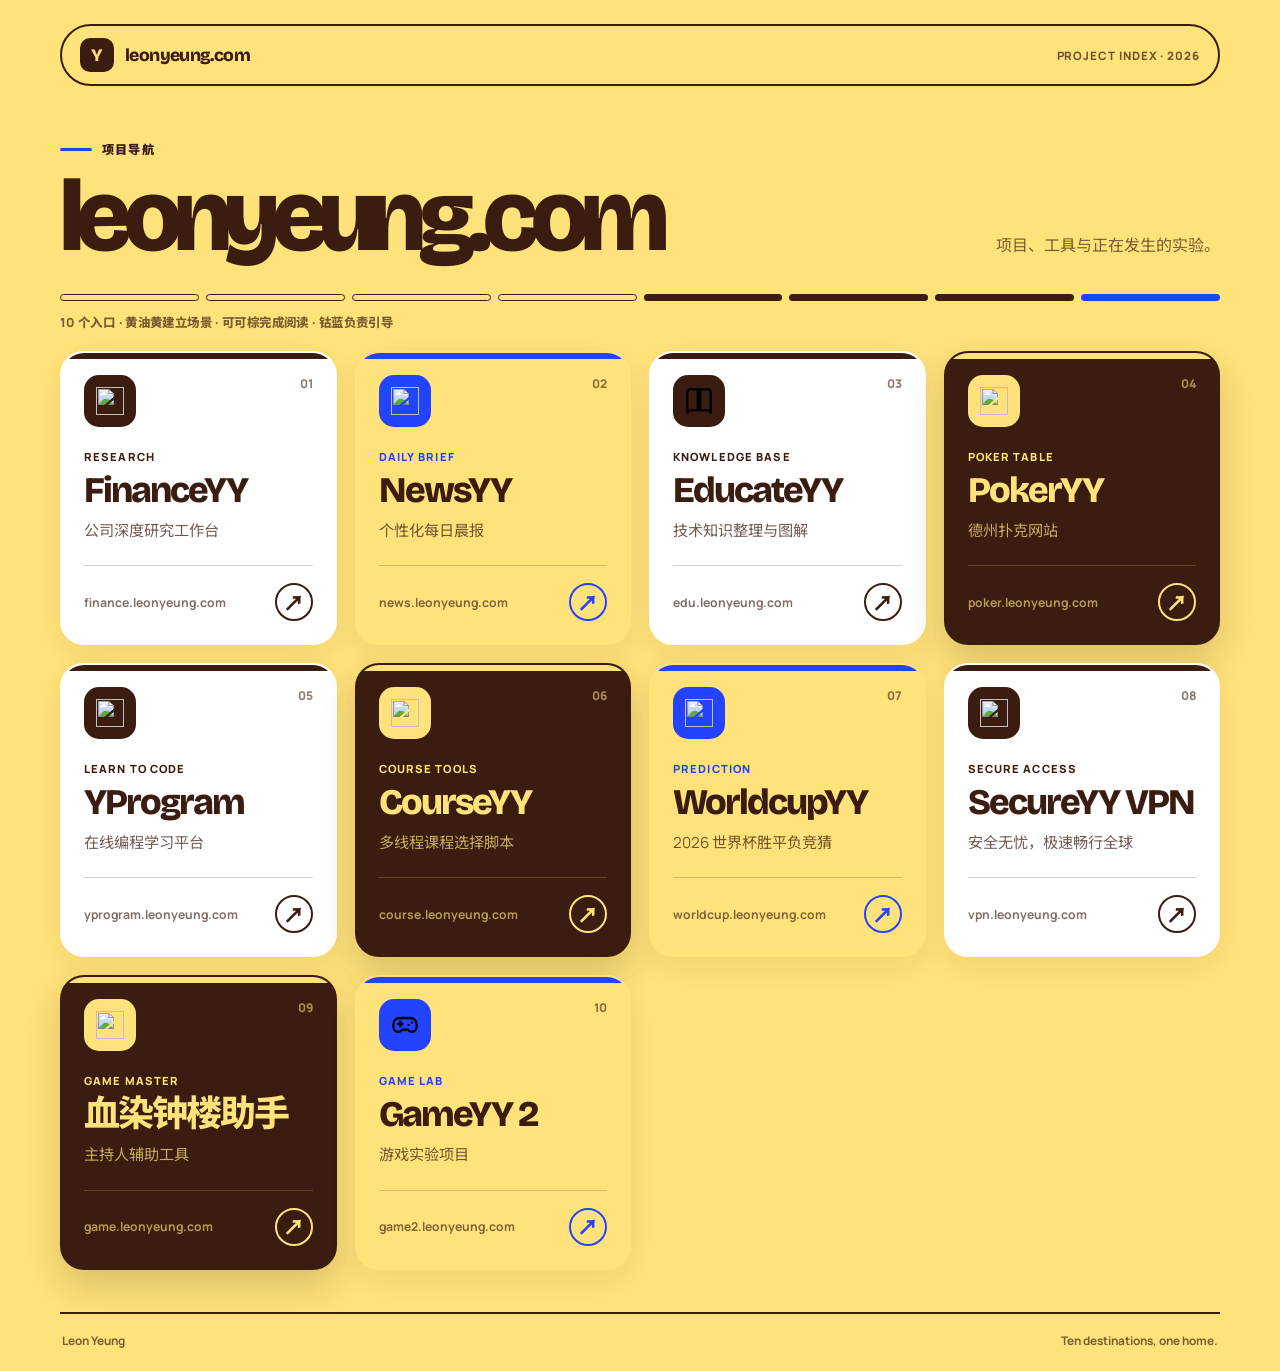
==== index.html @ eb64c856 "Apply butter cocoa navigation design" ====
<!DOCTYPE html>
<html lang="zh-CN">
<head>
  <meta charset="UTF-8">
  <meta name="viewport" content="width=device-width, initial-scale=1.0">
  <title>leonyeung.com | 项目导航</title>
  <meta name="description" content="leonyeung.com 项目导航，通往研究、新闻、教育、游戏与工具项目。">
  <meta name="theme-color" content="#FFE27A">
  <meta property="og:title" content="leonyeung.com | 项目导航">
  <meta property="og:description" content="项目、工具与正在发生的实验。">
  <meta property="og:type" content="website">
  <meta property="og:url" content="https://leonyeung.com/">
  <link rel="canonical" href="https://leonyeung.com/">
  <link rel="icon" href="assets/favicon.svg" type="image/svg+xml">
  <link rel="preconnect" href="https://fonts.googleapis.com">
  <link rel="preconnect" href="https://fonts.gstatic.com" crossorigin>
  <link href="https://fonts.googleapis.com/css2?family=Bricolage+Grotesque:opsz,wght@12..96,500..800&family=Manrope:wght@500;700;800&family=Noto+Sans+SC:wght@400;500;700;900&display=swap" rel="stylesheet">
  <link rel="stylesheet" href="styles.css">
</head>
<body>
  <div class="site-shell">
    <header class="site-header">
      <a class="brand" href="#top" aria-label="返回 leonyeung.com 项目导航首页">
        <span class="brand-mark" aria-hidden="true">Y</span>
        <span>leonyeung.com</span>
      </a>
      <span class="header-label">Project index · 2026</span>
    </header>

    <main id="top">
      <section class="intro" aria-labelledby="page-title">
        <div>
          <p class="eyebrow"><span aria-hidden="true"></span>项目导航</p>
          <h1 id="page-title">leonyeung.com</h1>
        </div>
        <p class="intro-copy">项目、工具与正在发生的实验。</p>
      </section>

      <div class="color-track" aria-label="黄油可可配色比例">
        <span class="track-butter"></span>
        <span class="track-butter"></span>
        <span class="track-butter"></span>
        <span class="track-butter"></span>
        <span class="track-cocoa"></span>
        <span class="track-cocoa"></span>
        <span class="track-cocoa"></span>
        <span class="track-cobalt"></span>
      </div>

      <p class="section-note">10 个入口 · 黄油黄建立场景 · 可可棕完成阅读 · 钴蓝负责引导</p>

      <nav class="project-grid" aria-label="项目列表">
        <a class="project-card project-card--primary" href="https://finance.leonyeung.com" aria-label="打开 FinanceYY，公司深度研究工作台">
          <div class="card-top"><span class="card-icon"><img src="assets/icons/chart-no-axes-combined.svg" alt="" width="28" height="28"></span><span class="card-index">01</span></div>
          <div class="card-copy"><p class="card-kicker">Research</p><h2>FinanceYY</h2><p>公司深度研究工作台</p></div>
          <div class="card-footer"><span class="card-domain">finance.leonyeung.com</span><span class="card-arrow" aria-hidden="true">↗</span></div>
        </a>

        <a class="project-card project-card--accent" href="https://news.leonyeung.com" aria-label="打开 NewsYY，个性化每日晨报">
          <div class="card-top"><span class="card-icon"><img src="assets/icons/newspaper.svg" alt="" width="28" height="28"></span><span class="card-index">02</span></div>
          <div class="card-copy"><p class="card-kicker">Daily brief</p><h2>NewsYY</h2><p>个性化每日晨报</p></div>
          <div class="card-footer"><span class="card-domain">news.leonyeung.com</span><span class="card-arrow" aria-hidden="true">↗</span></div>
        </a>

        <a class="project-card project-card--primary" href="https://edu.leonyeung.com" aria-label="打开 EducateYY，技术知识图解">
          <div class="card-top"><span class="card-icon"><img src="assets/icons/book-open.svg" alt="" width="28" height="28"></span><span class="card-index">03</span></div>
          <div class="card-copy"><p class="card-kicker">Knowledge base</p><h2>EducateYY</h2><p>技术知识整理与图解</p></div>
          <div class="card-footer"><span class="card-domain">edu.leonyeung.com</span><span class="card-arrow" aria-hidden="true">↗</span></div>
        </a>

        <a class="project-card project-card--cocoa" href="https://poker.leonyeung.com" aria-label="打开 PokerYY，德州扑克网站">
          <div class="card-top"><span class="card-icon"><img src="assets/icons/spade.svg" alt="" width="28" height="28"></span><span class="card-index">04</span></div>
          <div class="card-copy"><p class="card-kicker">Poker table</p><h2>PokerYY</h2><p>德州扑克网站</p></div>
          <div class="card-footer"><span class="card-domain">poker.leonyeung.com</span><span class="card-arrow" aria-hidden="true">↗</span></div>
        </a>

        <a class="project-card project-card--primary" href="https://yprogram.leonyeung.com" aria-label="打开 YProgram，在线编程学习平台">
          <div class="card-top"><span class="card-icon"><img src="assets/icons/code-2.svg" alt="" width="28" height="28"></span><span class="card-index">05</span></div>
          <div class="card-copy"><p class="card-kicker">Learn to code</p><h2>YProgram</h2><p>在线编程学习平台</p></div>
          <div class="card-footer"><span class="card-domain">yprogram.leonyeung.com</span><span class="card-arrow" aria-hidden="true">↗</span></div>
        </a>

        <a class="project-card project-card--cocoa" href="https://course.leonyeung.com" aria-label="打开 CourseYY，多线程课程选择脚本">
          <div class="card-top"><span class="card-icon"><img src="assets/icons/list-checks.svg" alt="" width="28" height="28"></span><span class="card-index">06</span></div>
          <div class="card-copy"><p class="card-kicker">Course tools</p><h2>CourseYY</h2><p>多线程课程选择脚本</p></div>
          <div class="card-footer"><span class="card-domain">course.leonyeung.com</span><span class="card-arrow" aria-hidden="true">↗</span></div>
        </a>

        <a class="project-card project-card--accent" href="https://worldcup.leonyeung.com" aria-label="打开 WorldcupYY，2026 世界杯胜平负竞猜">
          <div class="card-top"><span class="card-icon"><img src="assets/icons/trophy.svg" alt="" width="28" height="28"></span><span class="card-index">07</span></div>
          <div class="card-copy"><p class="card-kicker">Prediction</p><h2>WorldcupYY</h2><p>2026 世界杯胜平负竞猜</p></div>
          <div class="card-footer"><span class="card-domain">worldcup.leonyeung.com</span><span class="card-arrow" aria-hidden="true">↗</span></div>
        </a>

        <a class="project-card project-card--primary" href="https://vpn.leonyeung.com" aria-label="打开 SecureYY VPN，安全稳定的网络连接服务">
          <div class="card-top"><span class="card-icon"><img src="assets/icons/shield-check.svg" alt="" width="28" height="28"></span><span class="card-index">08</span></div>
          <div class="card-copy"><p class="card-kicker">Secure access</p><h2>SecureYY VPN</h2><p>安全无忧，极速畅行全球</p></div>
          <div class="card-footer"><span class="card-domain">vpn.leonyeung.com</span><span class="card-arrow" aria-hidden="true">↗</span></div>
        </a>

        <a class="project-card project-card--cocoa" href="https://game.leonyeung.com" aria-label="打开血染钟楼助手，主持人辅助工具">
          <div class="card-top"><span class="card-icon"><img src="assets/icons/clock-3.svg" alt="" width="28" height="28"></span><span class="card-index">09</span></div>
          <div class="card-copy"><p class="card-kicker">Game master</p><h2>血染钟楼助手</h2><p>主持人辅助工具</p></div>
          <div class="card-footer"><span class="card-domain">game.leonyeung.com</span><span class="card-arrow" aria-hidden="true">↗</span></div>
        </a>

        <a class="project-card project-card--accent" href="https://game2.leonyeung.com" aria-label="打开 GameYY 2，游戏实验项目">
          <div class="card-top"><span class="card-icon"><img src="assets/icons/gamepad-2.svg" alt="" width="28" height="28"></span><span class="card-index">10</span></div>
          <div class="card-copy"><p class="card-kicker">Game lab</p><h2>GameYY 2</h2><p>游戏实验项目</p></div>
          <div class="card-footer"><span class="card-domain">game2.leonyeung.com</span><span class="card-arrow" aria-hidden="true">↗</span></div>
        </a>
      </nav>
    </main>

    <footer class="site-footer"><span>Leon Yeung</span><span>Ten destinations, one home.</span></footer>
  </div>
</body>
</html>
---- styles.css ----
:root {
  color-scheme: light;
  --butter: #FFE27A;
  --cocoa: #3A1C10;
  --cobalt: #2443FF;
  --surface: #FFFFFF;
  --butter-soft: #FFF3C4;
  --butter-ink: #5C4A00;
  --muted: rgba(58, 28, 16, 0.68);
  --line: rgba(58, 28, 16, 0.18);
  --shadow: 0 18px 44px rgba(58, 28, 16, 0.1);
  --ease-out: cubic-bezier(0.22, 1, 0.36, 1);
  --radius-card: 24px;
  --display: "Bricolage Grotesque", "Noto Sans SC", "Microsoft YaHei", sans-serif;
  --body: "Manrope", "Noto Sans SC", "Microsoft YaHei", sans-serif;
}

* { box-sizing: border-box; }

html { min-width: 320px; scroll-behavior: smooth; background: var(--butter); }

body {
  min-width: 320px;
  min-height: 100vh;
  margin: 0;
  overflow-x: hidden;
  color: var(--cocoa);
  background: var(--butter);
  font-family: var(--body);
  -webkit-font-smoothing: antialiased;
}

body::before {
  position: fixed;
  inset: 0;
  z-index: -1;
  content: "";
  pointer-events: none;
  background-image: linear-gradient(rgba(58, 28, 16, 0.05) 1px, transparent 1px), linear-gradient(90deg, rgba(58, 28, 16, 0.05) 1px, transparent 1px);
  background-size: 72px 72px;
  mask-image: linear-gradient(to bottom, #000 0%, rgba(0, 0, 0, 0.4) 62%, transparent 100%);
}

a { color: inherit; text-decoration: none; }

:where(a, button):focus-visible { outline: 3px solid var(--cobalt); outline-offset: 4px; }

.site-shell {
  display: grid;
  grid-template-rows: auto 1fr auto;
  width: min(calc(100% - 40px), 1160px);
  min-height: 100vh;
  min-height: 100dvh;
  margin: 0 auto;
  padding: 24px 0 22px;
}

.site-header {
  display: flex;
  align-items: center;
  justify-content: space-between;
  gap: 24px;
  min-height: 62px;
  padding: 12px 18px;
  border: 2px solid var(--cocoa);
  border-radius: 999px;
  color: var(--cocoa);
  background: var(--butter);
  animation: arrive 600ms var(--ease-out) both;
}

.brand { display: inline-flex; align-items: center; gap: 11px; min-width: 0; font-family: var(--display); font-size: 1.1rem; font-weight: 800; letter-spacing: -0.035em; }
.brand-mark { display: grid; width: 34px; height: 34px; place-items: center; border-radius: 10px; color: var(--butter); background: var(--cocoa); font-family: var(--display); font-size: 1.1rem; font-weight: 800; }
.header-label { color: rgba(58, 28, 16, 0.72); font-size: 0.72rem; font-weight: 800; letter-spacing: .08em; text-transform: uppercase; }

main { align-self: center; width: 100%; padding: 54px 0 42px; }

.intro { display: grid; grid-template-columns: minmax(0, 1fr) auto; align-items: end; gap: 36px; animation: arrive 680ms 80ms var(--ease-out) both; }
.eyebrow { display: flex; align-items: center; gap: 10px; margin: 0 0 12px; color: var(--cocoa); font-size: .76rem; font-weight: 900; letter-spacing: .1em; text-transform: uppercase; }
.eyebrow span { width: 32px; height: 3px; border-radius: 3px; background: var(--cobalt); }
h1, h2, p { overflow-wrap: anywhere; }
h1 { margin: 0; font-family: var(--display); font-size: clamp(3.8rem, 8vw, 7rem); font-weight: 800; line-height: .92; letter-spacing: -.075em; }
.intro-copy { max-width: 24rem; margin: 0 0 5px; color: var(--muted); font-size: 1rem; line-height: 1.7; text-align: right; }

.color-track { display: grid; grid-template-columns: repeat(8, minmax(0, 1fr)); gap: 7px; height: 7px; margin: 30px 0 12px; animation: arrive 680ms 140ms var(--ease-out) both; }
.color-track span { border-radius: 5px; }
.track-butter { background: var(--butter); border: 1px solid var(--cocoa); }
.track-cocoa { background: var(--cocoa); }
.track-cobalt { background: var(--cobalt); }
.section-note { margin: 0 0 20px; color: var(--muted); font-size: .78rem; font-weight: 800; letter-spacing: .03em; }

.project-grid { display: grid; grid-template-columns: repeat(2, minmax(0, 1fr)); gap: 18px; }

.project-card {
  --card-bg: var(--surface);
  --card-ink: var(--cocoa);
  --card-accent: var(--cobalt);
  position: relative;
  display: grid;
  grid-template-rows: auto 1fr auto;
  gap: 26px;
  min-width: 0;
  min-height: 246px;
  overflow: hidden;
  padding: 24px;
  border: 2px solid transparent;
  border-radius: var(--radius-card);
  color: var(--card-ink);
  background: var(--card-bg);
  box-shadow: 0 10px 30px rgba(58, 28, 16, .07);
  transition: transform 220ms var(--ease-out), border-color 220ms ease, box-shadow 220ms ease, background-color 220ms ease;
  animation: arrive 700ms var(--ease-out) both;
}

.project-card::before { position: absolute; inset: 0 0 auto; height: 6px; content: ""; background: var(--card-accent); }
.project-card--primary { --card-bg: var(--surface); --card-accent: var(--cocoa); }
.project-card--cocoa { --card-bg: var(--cocoa); --card-ink: var(--butter); --card-accent: var(--butter); box-shadow: 0 16px 36px rgba(58, 28, 16, .18); }
.project-card--accent { --card-bg: var(--butter); --card-ink: var(--cocoa); --card-accent: var(--cobalt); }

.project-card:nth-child(1) { animation-delay: 180ms; }
.project-card:nth-child(2) { animation-delay: 220ms; }
.project-card:nth-child(3) { animation-delay: 260ms; }
.project-card:nth-child(4) { animation-delay: 300ms; }
.project-card:nth-child(5) { animation-delay: 340ms; }
.project-card:nth-child(6) { animation-delay: 380ms; }
.project-card:nth-child(7) { animation-delay: 420ms; }
.project-card:nth-child(8) { animation-delay: 460ms; }
.project-card:nth-child(9) { animation-delay: 500ms; }
.project-card:nth-child(10) { animation-delay: 540ms; }

.card-top, .card-footer { display: flex; align-items: center; justify-content: space-between; gap: 16px; }
.card-icon { display: grid; width: 52px; height: 52px; flex: 0 0 auto; place-items: center; border-radius: 15px; color: var(--cocoa); background: var(--card-accent); }
.project-card--cocoa .card-icon { color: var(--cocoa); }
.card-icon img { display: block; width: 28px; height: 28px; }
.card-index { align-self: flex-start; color: var(--card-ink); opacity: .58; font-size: .75rem; font-weight: 900; }
.card-copy { align-self: end; }
.card-kicker { margin: 0 0 8px; color: var(--card-accent); font-size: .7rem; font-weight: 900; letter-spacing: .1em; text-transform: uppercase; }
.card-copy h2 { margin: 0; font-family: var(--display); font-size: clamp(1.7rem, 3vw, 2.25rem); font-weight: 800; line-height: 1.05; letter-spacing: -.055em; }
.card-copy > p:last-child { margin: 9px 0 0; color: var(--card-ink); opacity: .72; font-size: .95rem; line-height: 1.6; }
.card-footer { padding-top: 17px; border-top: 1px solid currentColor; border-color: color-mix(in srgb, currentColor 20%, transparent); }
.card-domain { min-width: 0; overflow: hidden; color: var(--card-ink); opacity: .64; font-size: .76rem; font-weight: 700; text-overflow: ellipsis; white-space: nowrap; }
.card-arrow { display: grid; width: 38px; height: 38px; flex: 0 0 auto; place-items: center; border: 2px solid var(--card-accent); border-radius: 50%; color: var(--card-accent); background: transparent; font-size: 1.35rem; font-weight: 900; line-height: 1; transition: transform 220ms var(--ease-out), background-color 220ms ease; }

.site-footer { display: flex; align-items: center; justify-content: space-between; gap: 24px; padding: 18px 2px 0; border-top: 2px solid var(--cocoa); color: var(--muted); font-size: .74rem; font-weight: 700; animation: arrive 600ms 400ms var(--ease-out) both; }

@media (hover: hover) and (pointer: fine) {
  .project-card:hover { z-index: 1; transform: translateY(-6px); border-color: var(--card-accent); box-shadow: var(--shadow); }
  .project-card:hover .card-arrow { transform: translate(3px, -3px); background: var(--card-accent); color: var(--card-bg); }
}

@keyframes arrive { from { opacity: 0; transform: translateY(18px); } to { opacity: 1; transform: translateY(0); } }

@media (min-width: 1040px) { .project-grid { grid-template-columns: repeat(4, minmax(0, 1fr)); } .project-card { gap: 22px; padding: 22px; } }
@media (max-width: 820px) { .site-shell { width: min(calc(100% - 28px), 680px); padding-top: 14px; } main { padding: 40px 0 34px; } .intro { grid-template-columns: 1fr; gap: 16px; } .intro-copy { margin: 0; text-align: left; } .project-grid { grid-template-columns: 1fr; } .project-card { min-height: 232px; } }
@media (max-width: 500px) { .site-shell { width: min(calc(100% - 20px), 680px); padding-top: 10px; } .site-header { min-height: 54px; padding: 10px 14px; } .header-label { display: none; } main { padding: 34px 0 30px; } h1 { font-size: 2.8rem; } .intro-copy { font-size: .94rem; } .color-track { margin-top: 22px; } .project-grid { gap: 14px; } .project-card { gap: 22px; min-height: 220px; padding: 20px; border-radius: 20px; } .card-icon { width: 48px; height: 48px; border-radius: 14px; } .card-copy h2 { font-size: 1.75rem; } .card-domain { font-size: .7rem; } .site-footer { align-items: flex-start; flex-direction: column; gap: 6px; } }
@media (prefers-reduced-motion: reduce) { *, *::before, *::after { scroll-behavior: auto !important; animation-duration: .01ms !important; animation-delay: 0ms !important; transition-duration: .01ms !important; } }
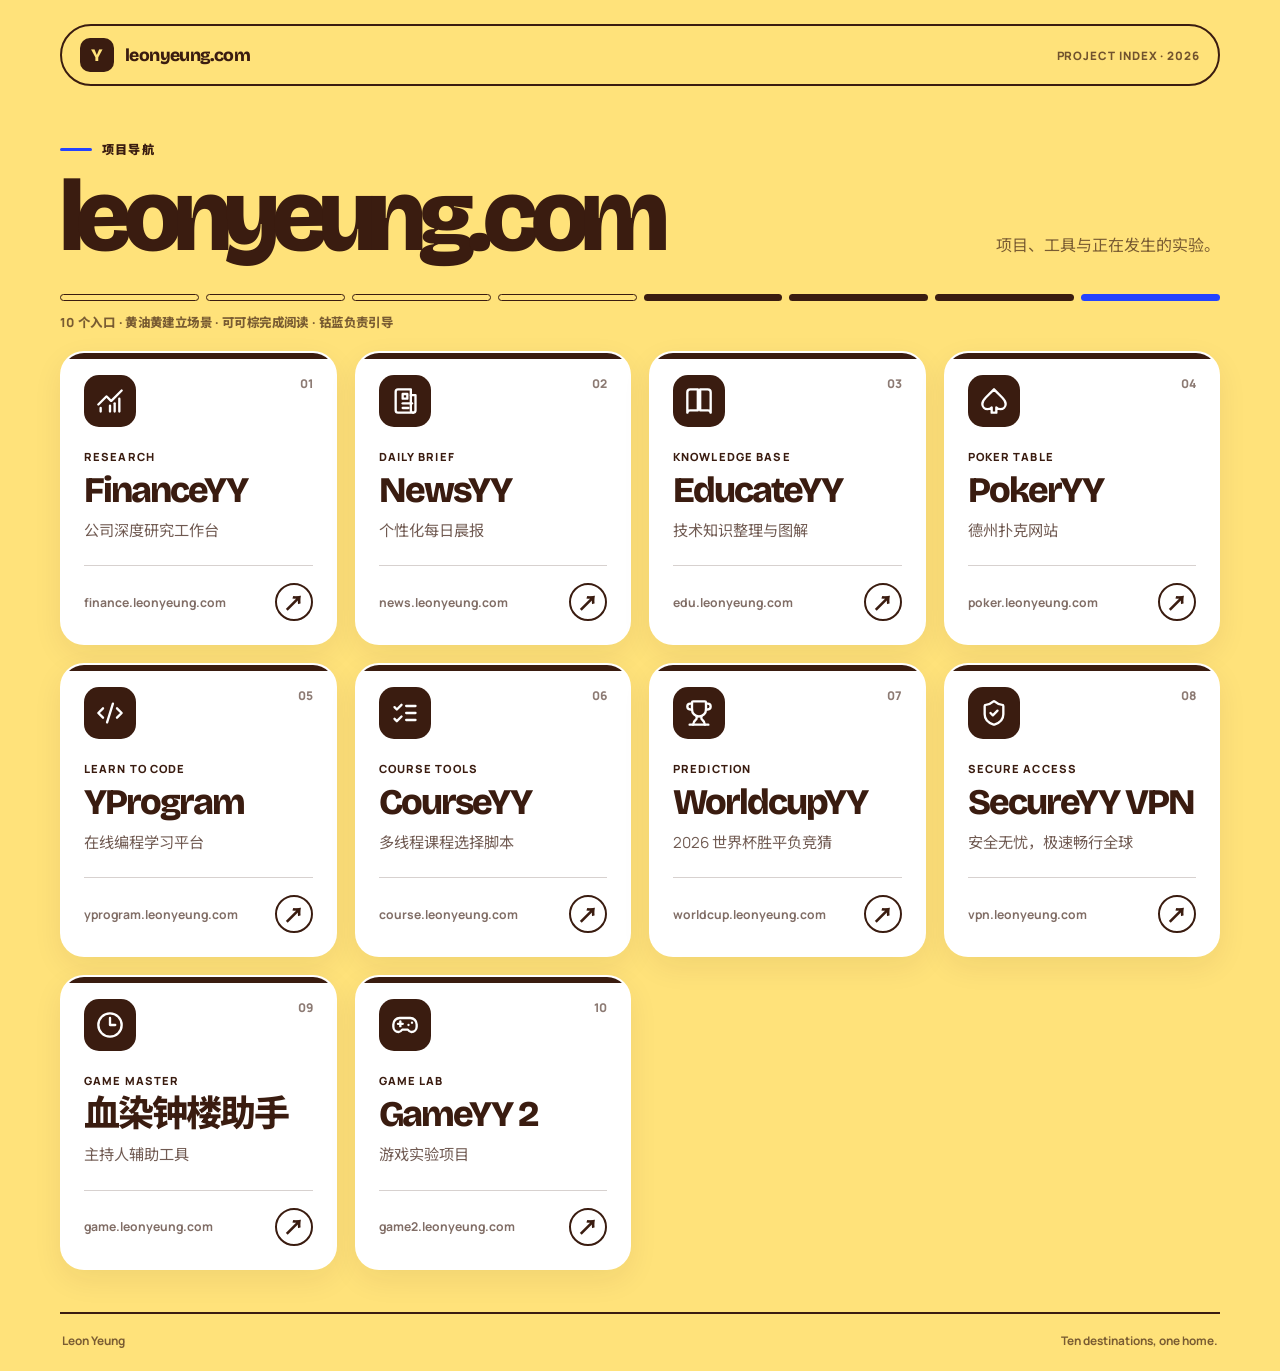
==== commit 2259a1e9: "Unify project cards with white and cocoa styling" ====
--- a/index.html
+++ b/index.html
@@ -50,61 +50,61 @@
       <p class="section-note">10 个入口 · 黄油黄建立场景 · 可可棕完成阅读 · 钴蓝负责引导</p>
 
       <nav class="project-grid" aria-label="项目列表">
-        <a class="project-card project-card--primary" href="https://finance.leonyeung.com" aria-label="打开 FinanceYY，公司深度研究工作台">
+        <a class="project-card" href="https://finance.leonyeung.com" aria-label="打开 FinanceYY，公司深度研究工作台">
           <div class="card-top"><span class="card-icon"><img src="assets/icons/chart-no-axes-combined.svg" alt="" width="28" height="28"></span><span class="card-index">01</span></div>
           <div class="card-copy"><p class="card-kicker">Research</p><h2>FinanceYY</h2><p>公司深度研究工作台</p></div>
           <div class="card-footer"><span class="card-domain">finance.leonyeung.com</span><span class="card-arrow" aria-hidden="true">↗</span></div>
         </a>
 
-        <a class="project-card project-card--accent" href="https://news.leonyeung.com" aria-label="打开 NewsYY，个性化每日晨报">
+        <a class="project-card" href="https://news.leonyeung.com" aria-label="打开 NewsYY，个性化每日晨报">
           <div class="card-top"><span class="card-icon"><img src="assets/icons/newspaper.svg" alt="" width="28" height="28"></span><span class="card-index">02</span></div>
           <div class="card-copy"><p class="card-kicker">Daily brief</p><h2>NewsYY</h2><p>个性化每日晨报</p></div>
           <div class="card-footer"><span class="card-domain">news.leonyeung.com</span><span class="card-arrow" aria-hidden="true">↗</span></div>
         </a>
 
-        <a class="project-card project-card--primary" href="https://edu.leonyeung.com" aria-label="打开 EducateYY，技术知识图解">
+        <a class="project-card" href="https://edu.leonyeung.com" aria-label="打开 EducateYY，技术知识图解">
           <div class="card-top"><span class="card-icon"><img src="assets/icons/book-open.svg" alt="" width="28" height="28"></span><span class="card-index">03</span></div>
           <div class="card-copy"><p class="card-kicker">Knowledge base</p><h2>EducateYY</h2><p>技术知识整理与图解</p></div>
           <div class="card-footer"><span class="card-domain">edu.leonyeung.com</span><span class="card-arrow" aria-hidden="true">↗</span></div>
         </a>
 
-        <a class="project-card project-card--cocoa" href="https://poker.leonyeung.com" aria-label="打开 PokerYY，德州扑克网站">
+        <a class="project-card" href="https://poker.leonyeung.com" aria-label="打开 PokerYY，德州扑克网站">
           <div class="card-top"><span class="card-icon"><img src="assets/icons/spade.svg" alt="" width="28" height="28"></span><span class="card-index">04</span></div>
           <div class="card-copy"><p class="card-kicker">Poker table</p><h2>PokerYY</h2><p>德州扑克网站</p></div>
           <div class="card-footer"><span class="card-domain">poker.leonyeung.com</span><span class="card-arrow" aria-hidden="true">↗</span></div>
         </a>
 
-        <a class="project-card project-card--primary" href="https://yprogram.leonyeung.com" aria-label="打开 YProgram，在线编程学习平台">
+        <a class="project-card" href="https://yprogram.leonyeung.com" aria-label="打开 YProgram，在线编程学习平台">
           <div class="card-top"><span class="card-icon"><img src="assets/icons/code-2.svg" alt="" width="28" height="28"></span><span class="card-index">05</span></div>
           <div class="card-copy"><p class="card-kicker">Learn to code</p><h2>YProgram</h2><p>在线编程学习平台</p></div>
           <div class="card-footer"><span class="card-domain">yprogram.leonyeung.com</span><span class="card-arrow" aria-hidden="true">↗</span></div>
         </a>
 
-        <a class="project-card project-card--cocoa" href="https://course.leonyeung.com" aria-label="打开 CourseYY，多线程课程选择脚本">
+        <a class="project-card" href="https://course.leonyeung.com" aria-label="打开 CourseYY，多线程课程选择脚本">
           <div class="card-top"><span class="card-icon"><img src="assets/icons/list-checks.svg" alt="" width="28" height="28"></span><span class="card-index">06</span></div>
           <div class="card-copy"><p class="card-kicker">Course tools</p><h2>CourseYY</h2><p>多线程课程选择脚本</p></div>
           <div class="card-footer"><span class="card-domain">course.leonyeung.com</span><span class="card-arrow" aria-hidden="true">↗</span></div>
         </a>
 
-        <a class="project-card project-card--accent" href="https://worldcup.leonyeung.com" aria-label="打开 WorldcupYY，2026 世界杯胜平负竞猜">
+        <a class="project-card" href="https://worldcup.leonyeung.com" aria-label="打开 WorldcupYY，2026 世界杯胜平负竞猜">
           <div class="card-top"><span class="card-icon"><img src="assets/icons/trophy.svg" alt="" width="28" height="28"></span><span class="card-index">07</span></div>
           <div class="card-copy"><p class="card-kicker">Prediction</p><h2>WorldcupYY</h2><p>2026 世界杯胜平负竞猜</p></div>
           <div class="card-footer"><span class="card-domain">worldcup.leonyeung.com</span><span class="card-arrow" aria-hidden="true">↗</span></div>
         </a>
 
-        <a class="project-card project-card--primary" href="https://vpn.leonyeung.com" aria-label="打开 SecureYY VPN，安全稳定的网络连接服务">
+        <a class="project-card" href="https://vpn.leonyeung.com" aria-label="打开 SecureYY VPN，安全稳定的网络连接服务">
           <div class="card-top"><span class="card-icon"><img src="assets/icons/shield-check.svg" alt="" width="28" height="28"></span><span class="card-index">08</span></div>
           <div class="card-copy"><p class="card-kicker">Secure access</p><h2>SecureYY VPN</h2><p>安全无忧，极速畅行全球</p></div>
           <div class="card-footer"><span class="card-domain">vpn.leonyeung.com</span><span class="card-arrow" aria-hidden="true">↗</span></div>
         </a>
 
-        <a class="project-card project-card--cocoa" href="https://game.leonyeung.com" aria-label="打开血染钟楼助手，主持人辅助工具">
+        <a class="project-card" href="https://game.leonyeung.com" aria-label="打开血染钟楼助手，主持人辅助工具">
           <div class="card-top"><span class="card-icon"><img src="assets/icons/clock-3.svg" alt="" width="28" height="28"></span><span class="card-index">09</span></div>
           <div class="card-copy"><p class="card-kicker">Game master</p><h2>血染钟楼助手</h2><p>主持人辅助工具</p></div>
           <div class="card-footer"><span class="card-domain">game.leonyeung.com</span><span class="card-arrow" aria-hidden="true">↗</span></div>
         </a>
 
-        <a class="project-card project-card--accent" href="https://game2.leonyeung.com" aria-label="打开 GameYY 2，游戏实验项目">
+        <a class="project-card" href="https://game2.leonyeung.com" aria-label="打开 GameYY 2，游戏实验项目">
           <div class="card-top"><span class="card-icon"><img src="assets/icons/gamepad-2.svg" alt="" width="28" height="28"></span><span class="card-index">10</span></div>
           <div class="card-copy"><p class="card-kicker">Game lab</p><h2>GameYY 2</h2><p>游戏实验项目</p></div>
           <div class="card-footer"><span class="card-domain">game2.leonyeung.com</span><span class="card-arrow" aria-hidden="true">↗</span></div>
--- a/styles.css
+++ b/styles.css
@@ -94,7 +94,7 @@
 .project-card {
   --card-bg: var(--surface);
   --card-ink: var(--cocoa);
-  --card-accent: var(--cobalt);
+  --card-accent: var(--cocoa);
   position: relative;
   display: grid;
   grid-template-rows: auto 1fr auto;
@@ -113,9 +113,6 @@
 }
 
 .project-card::before { position: absolute; inset: 0 0 auto; height: 6px; content: ""; background: var(--card-accent); }
-.project-card--primary { --card-bg: var(--surface); --card-accent: var(--cocoa); }
-.project-card--cocoa { --card-bg: var(--cocoa); --card-ink: var(--butter); --card-accent: var(--butter); box-shadow: 0 16px 36px rgba(58, 28, 16, .18); }
-.project-card--accent { --card-bg: var(--butter); --card-ink: var(--cocoa); --card-accent: var(--cobalt); }
 
 .project-card:nth-child(1) { animation-delay: 180ms; }
 .project-card:nth-child(2) { animation-delay: 220ms; }
@@ -130,8 +127,7 @@
 
 .card-top, .card-footer { display: flex; align-items: center; justify-content: space-between; gap: 16px; }
 .card-icon { display: grid; width: 52px; height: 52px; flex: 0 0 auto; place-items: center; border-radius: 15px; color: var(--cocoa); background: var(--card-accent); }
-.project-card--cocoa .card-icon { color: var(--cocoa); }
-.card-icon img { display: block; width: 28px; height: 28px; }
+.card-icon img { display: block; width: 28px; height: 28px; filter: brightness(0) invert(1); }
 .card-index { align-self: flex-start; color: var(--card-ink); opacity: .58; font-size: .75rem; font-weight: 900; }
 .card-copy { align-self: end; }
 .card-kicker { margin: 0 0 8px; color: var(--card-accent); font-size: .7rem; font-weight: 900; letter-spacing: .1em; text-transform: uppercase; }
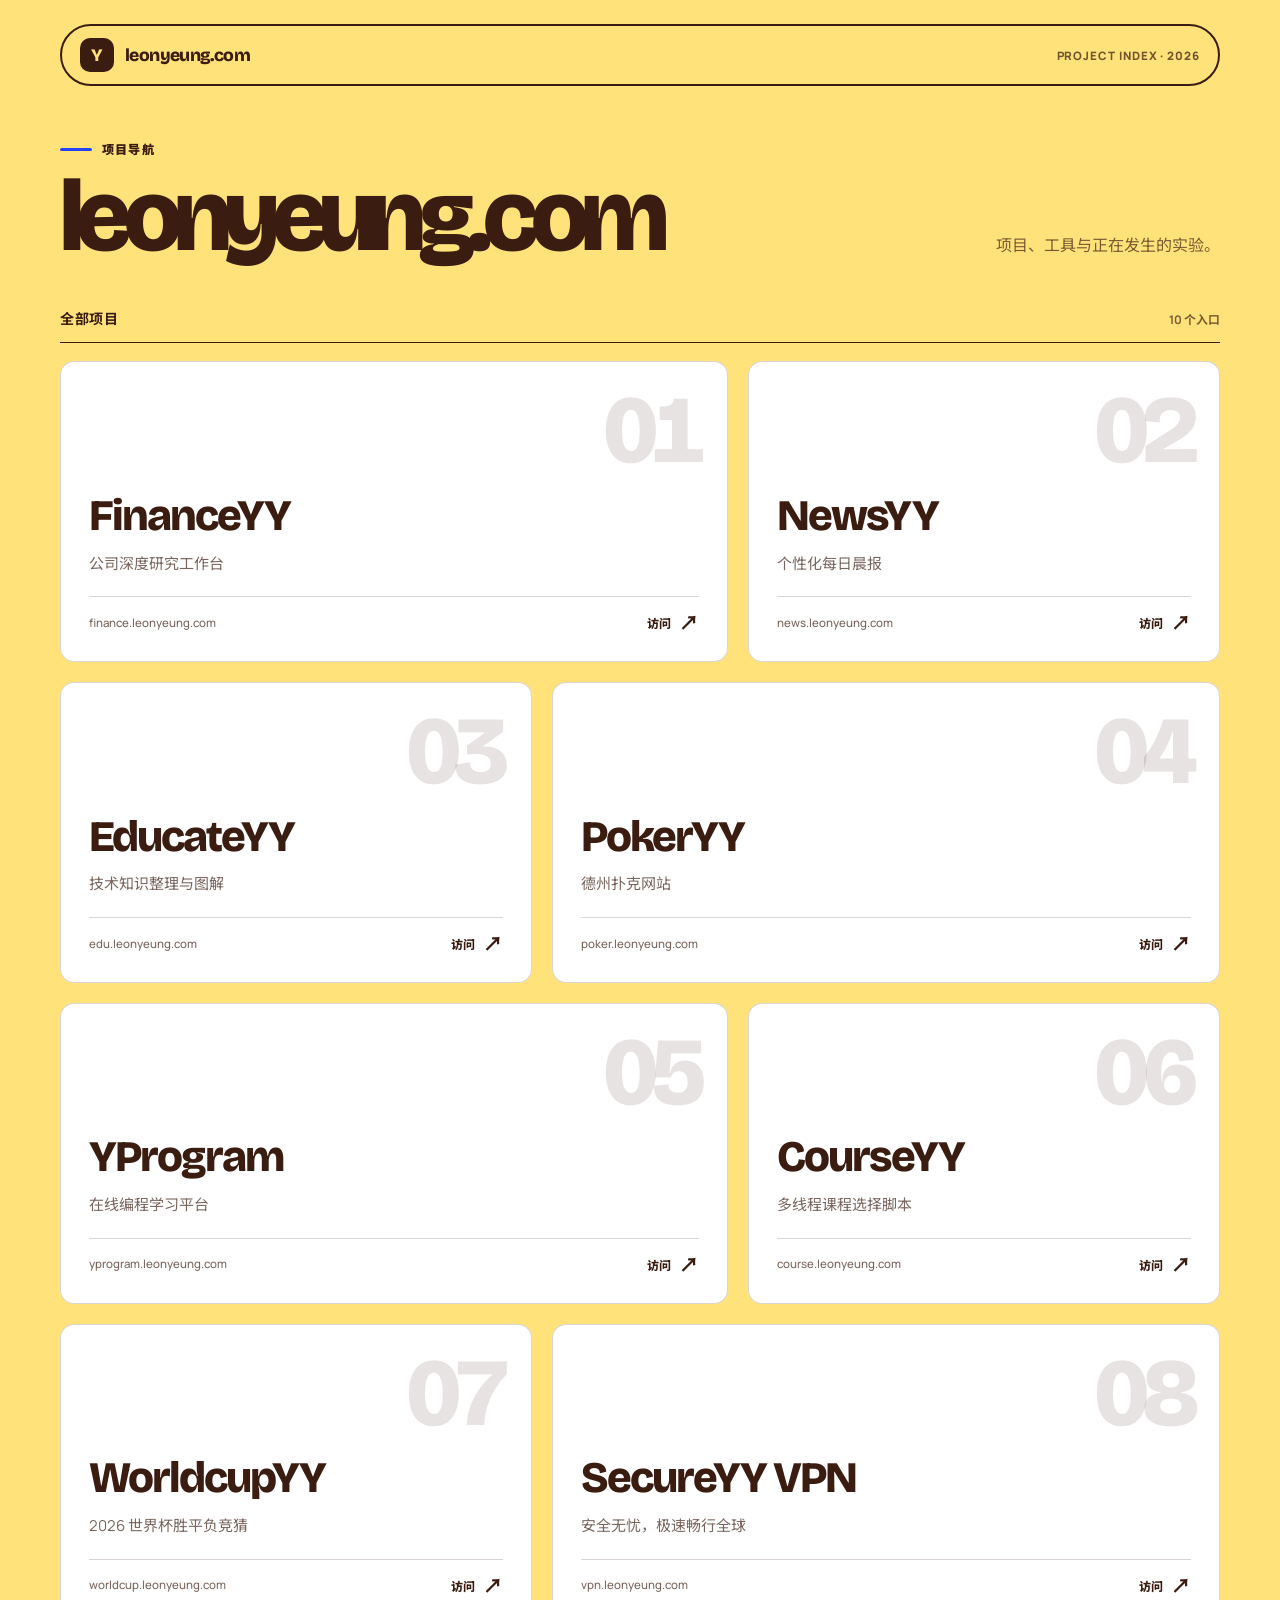
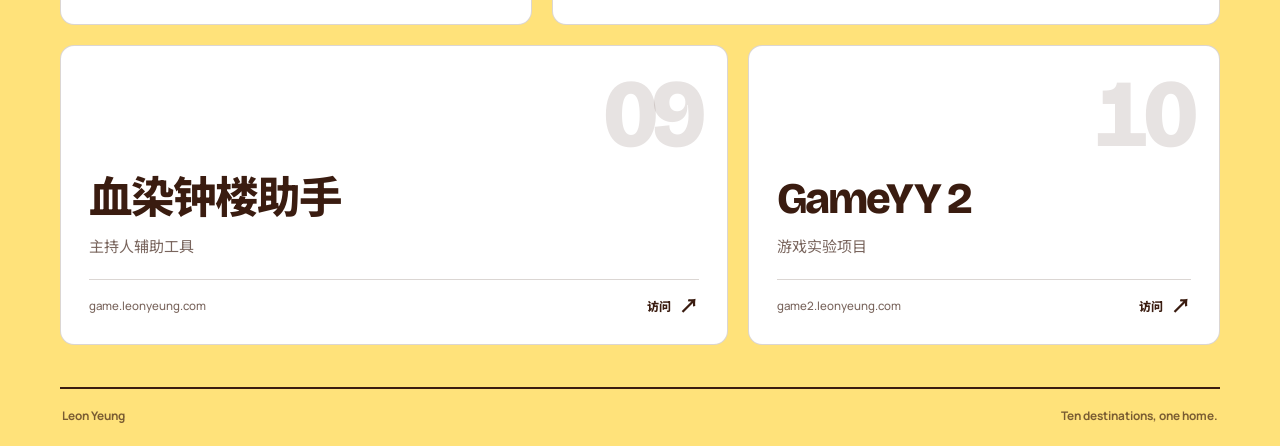
==== commit 435caf56: "Redesign navigation with editorial card layout" ====
--- a/index.html
+++ b/index.html
@@ -36,78 +36,70 @@
         <p class="intro-copy">项目、工具与正在发生的实验。</p>
       </section>
 
-      <div class="color-track" aria-label="黄油可可配色比例">
-        <span class="track-butter"></span>
-        <span class="track-butter"></span>
-        <span class="track-butter"></span>
-        <span class="track-butter"></span>
-        <span class="track-cocoa"></span>
-        <span class="track-cocoa"></span>
-        <span class="track-cocoa"></span>
-        <span class="track-cobalt"></span>
+      <div class="project-heading">
+        <h2 id="project-heading">全部项目</h2>
+        <span class="project-count">10 个入口</span>
       </div>
 
-      <p class="section-note">10 个入口 · 黄油黄建立场景 · 可可棕完成阅读 · 钴蓝负责引导</p>
-
-      <nav class="project-grid" aria-label="项目列表">
+      <nav class="project-grid" aria-labelledby="project-heading">
         <a class="project-card" href="https://finance.leonyeung.com" aria-label="打开 FinanceYY，公司深度研究工作台">
-          <div class="card-top"><span class="card-icon"><img src="assets/icons/chart-no-axes-combined.svg" alt="" width="28" height="28"></span><span class="card-index">01</span></div>
-          <div class="card-copy"><p class="card-kicker">Research</p><h2>FinanceYY</h2><p>公司深度研究工作台</p></div>
-          <div class="card-footer"><span class="card-domain">finance.leonyeung.com</span><span class="card-arrow" aria-hidden="true">↗</span></div>
+          <span class="card-index" aria-hidden="true">01</span>
+          <div class="card-copy"><h3>FinanceYY</h3><p>公司深度研究工作台</p></div>
+          <div class="card-footer"><span class="card-domain">finance.leonyeung.com</span><span class="card-visit" aria-hidden="true">访问<span class="card-arrow">↗</span></span></div>
         </a>
 
         <a class="project-card" href="https://news.leonyeung.com" aria-label="打开 NewsYY，个性化每日晨报">
-          <div class="card-top"><span class="card-icon"><img src="assets/icons/newspaper.svg" alt="" width="28" height="28"></span><span class="card-index">02</span></div>
-          <div class="card-copy"><p class="card-kicker">Daily brief</p><h2>NewsYY</h2><p>个性化每日晨报</p></div>
-          <div class="card-footer"><span class="card-domain">news.leonyeung.com</span><span class="card-arrow" aria-hidden="true">↗</span></div>
+          <span class="card-index" aria-hidden="true">02</span>
+          <div class="card-copy"><h3>NewsYY</h3><p>个性化每日晨报</p></div>
+          <div class="card-footer"><span class="card-domain">news.leonyeung.com</span><span class="card-visit" aria-hidden="true">访问<span class="card-arrow">↗</span></span></div>
         </a>
 
         <a class="project-card" href="https://edu.leonyeung.com" aria-label="打开 EducateYY，技术知识图解">
-          <div class="card-top"><span class="card-icon"><img src="assets/icons/book-open.svg" alt="" width="28" height="28"></span><span class="card-index">03</span></div>
-          <div class="card-copy"><p class="card-kicker">Knowledge base</p><h2>EducateYY</h2><p>技术知识整理与图解</p></div>
-          <div class="card-footer"><span class="card-domain">edu.leonyeung.com</span><span class="card-arrow" aria-hidden="true">↗</span></div>
+          <span class="card-index" aria-hidden="true">03</span>
+          <div class="card-copy"><h3>EducateYY</h3><p>技术知识整理与图解</p></div>
+          <div class="card-footer"><span class="card-domain">edu.leonyeung.com</span><span class="card-visit" aria-hidden="true">访问<span class="card-arrow">↗</span></span></div>
         </a>
 
         <a class="project-card" href="https://poker.leonyeung.com" aria-label="打开 PokerYY，德州扑克网站">
-          <div class="card-top"><span class="card-icon"><img src="assets/icons/spade.svg" alt="" width="28" height="28"></span><span class="card-index">04</span></div>
-          <div class="card-copy"><p class="card-kicker">Poker table</p><h2>PokerYY</h2><p>德州扑克网站</p></div>
-          <div class="card-footer"><span class="card-domain">poker.leonyeung.com</span><span class="card-arrow" aria-hidden="true">↗</span></div>
+          <span class="card-index" aria-hidden="true">04</span>
+          <div class="card-copy"><h3>PokerYY</h3><p>德州扑克网站</p></div>
+          <div class="card-footer"><span class="card-domain">poker.leonyeung.com</span><span class="card-visit" aria-hidden="true">访问<span class="card-arrow">↗</span></span></div>
         </a>
 
         <a class="project-card" href="https://yprogram.leonyeung.com" aria-label="打开 YProgram，在线编程学习平台">
-          <div class="card-top"><span class="card-icon"><img src="assets/icons/code-2.svg" alt="" width="28" height="28"></span><span class="card-index">05</span></div>
-          <div class="card-copy"><p class="card-kicker">Learn to code</p><h2>YProgram</h2><p>在线编程学习平台</p></div>
-          <div class="card-footer"><span class="card-domain">yprogram.leonyeung.com</span><span class="card-arrow" aria-hidden="true">↗</span></div>
+          <span class="card-index" aria-hidden="true">05</span>
+          <div class="card-copy"><h3>YProgram</h3><p>在线编程学习平台</p></div>
+          <div class="card-footer"><span class="card-domain">yprogram.leonyeung.com</span><span class="card-visit" aria-hidden="true">访问<span class="card-arrow">↗</span></span></div>
         </a>
 
         <a class="project-card" href="https://course.leonyeung.com" aria-label="打开 CourseYY，多线程课程选择脚本">
-          <div class="card-top"><span class="card-icon"><img src="assets/icons/list-checks.svg" alt="" width="28" height="28"></span><span class="card-index">06</span></div>
-          <div class="card-copy"><p class="card-kicker">Course tools</p><h2>CourseYY</h2><p>多线程课程选择脚本</p></div>
-          <div class="card-footer"><span class="card-domain">course.leonyeung.com</span><span class="card-arrow" aria-hidden="true">↗</span></div>
+          <span class="card-index" aria-hidden="true">06</span>
+          <div class="card-copy"><h3>CourseYY</h3><p>多线程课程选择脚本</p></div>
+          <div class="card-footer"><span class="card-domain">course.leonyeung.com</span><span class="card-visit" aria-hidden="true">访问<span class="card-arrow">↗</span></span></div>
         </a>
 
         <a class="project-card" href="https://worldcup.leonyeung.com" aria-label="打开 WorldcupYY，2026 世界杯胜平负竞猜">
-          <div class="card-top"><span class="card-icon"><img src="assets/icons/trophy.svg" alt="" width="28" height="28"></span><span class="card-index">07</span></div>
-          <div class="card-copy"><p class="card-kicker">Prediction</p><h2>WorldcupYY</h2><p>2026 世界杯胜平负竞猜</p></div>
-          <div class="card-footer"><span class="card-domain">worldcup.leonyeung.com</span><span class="card-arrow" aria-hidden="true">↗</span></div>
+          <span class="card-index" aria-hidden="true">07</span>
+          <div class="card-copy"><h3>WorldcupYY</h3><p>2026 世界杯胜平负竞猜</p></div>
+          <div class="card-footer"><span class="card-domain">worldcup.leonyeung.com</span><span class="card-visit" aria-hidden="true">访问<span class="card-arrow">↗</span></span></div>
         </a>
 
         <a class="project-card" href="https://vpn.leonyeung.com" aria-label="打开 SecureYY VPN，安全稳定的网络连接服务">
-          <div class="card-top"><span class="card-icon"><img src="assets/icons/shield-check.svg" alt="" width="28" height="28"></span><span class="card-index">08</span></div>
-          <div class="card-copy"><p class="card-kicker">Secure access</p><h2>SecureYY VPN</h2><p>安全无忧，极速畅行全球</p></div>
-          <div class="card-footer"><span class="card-domain">vpn.leonyeung.com</span><span class="card-arrow" aria-hidden="true">↗</span></div>
+          <span class="card-index" aria-hidden="true">08</span>
+          <div class="card-copy"><h3>SecureYY VPN</h3><p>安全无忧，极速畅行全球</p></div>
+          <div class="card-footer"><span class="card-domain">vpn.leonyeung.com</span><span class="card-visit" aria-hidden="true">访问<span class="card-arrow">↗</span></span></div>
         </a>
 
         <a class="project-card" href="https://game.leonyeung.com" aria-label="打开血染钟楼助手，主持人辅助工具">
-          <div class="card-top"><span class="card-icon"><img src="assets/icons/clock-3.svg" alt="" width="28" height="28"></span><span class="card-index">09</span></div>
-          <div class="card-copy"><p class="card-kicker">Game master</p><h2>血染钟楼助手</h2><p>主持人辅助工具</p></div>
-          <div class="card-footer"><span class="card-domain">game.leonyeung.com</span><span class="card-arrow" aria-hidden="true">↗</span></div>
+          <span class="card-index" aria-hidden="true">09</span>
+          <div class="card-copy"><h3>血染钟楼助手</h3><p>主持人辅助工具</p></div>
+          <div class="card-footer"><span class="card-domain">game.leonyeung.com</span><span class="card-visit" aria-hidden="true">访问<span class="card-arrow">↗</span></span></div>
         </a>
 
         <a class="project-card" href="https://game2.leonyeung.com" aria-label="打开 GameYY 2，游戏实验项目">
-          <div class="card-top"><span class="card-icon"><img src="assets/icons/gamepad-2.svg" alt="" width="28" height="28"></span><span class="card-index">10</span></div>
-          <div class="card-copy"><p class="card-kicker">Game lab</p><h2>GameYY 2</h2><p>游戏实验项目</p></div>
-          <div class="card-footer"><span class="card-domain">game2.leonyeung.com</span><span class="card-arrow" aria-hidden="true">↗</span></div>
+          <span class="card-index" aria-hidden="true">10</span>
+          <div class="card-copy"><h3>GameYY 2</h3><p>游戏实验项目</p></div>
+          <div class="card-footer"><span class="card-domain">game2.leonyeung.com</span><span class="card-visit" aria-hidden="true">访问<span class="card-arrow">↗</span></span></div>
         </a>
       </nav>
     </main>
--- a/styles.css
+++ b/styles.css
@@ -4,13 +4,11 @@
   --cocoa: #3A1C10;
   --cobalt: #2443FF;
   --surface: #FFFFFF;
-  --butter-soft: #FFF3C4;
-  --butter-ink: #5C4A00;
   --muted: rgba(58, 28, 16, 0.68);
   --line: rgba(58, 28, 16, 0.18);
-  --shadow: 0 18px 44px rgba(58, 28, 16, 0.1);
+  --shadow: 0 12px 30px rgba(58, 28, 16, 0.09);
   --ease-out: cubic-bezier(0.22, 1, 0.36, 1);
-  --radius-card: 24px;
+  --radius-card: 14px;
   --display: "Bricolage Grotesque", "Noto Sans SC", "Microsoft YaHei", sans-serif;
   --body: "Manrope", "Noto Sans SC", "Microsoft YaHei", sans-serif;
 }
@@ -78,41 +76,41 @@
 .intro { display: grid; grid-template-columns: minmax(0, 1fr) auto; align-items: end; gap: 36px; animation: arrive 680ms 80ms var(--ease-out) both; }
 .eyebrow { display: flex; align-items: center; gap: 10px; margin: 0 0 12px; color: var(--cocoa); font-size: .76rem; font-weight: 900; letter-spacing: .1em; text-transform: uppercase; }
 .eyebrow span { width: 32px; height: 3px; border-radius: 3px; background: var(--cobalt); }
-h1, h2, p { overflow-wrap: anywhere; }
+h1, h2, h3, p { overflow-wrap: anywhere; }
 h1 { margin: 0; font-family: var(--display); font-size: clamp(3.8rem, 8vw, 7rem); font-weight: 800; line-height: .92; letter-spacing: -.075em; }
 .intro-copy { max-width: 24rem; margin: 0 0 5px; color: var(--muted); font-size: 1rem; line-height: 1.7; text-align: right; }
 
-.color-track { display: grid; grid-template-columns: repeat(8, minmax(0, 1fr)); gap: 7px; height: 7px; margin: 30px 0 12px; animation: arrive 680ms 140ms var(--ease-out) both; }
-.color-track span { border-radius: 5px; }
-.track-butter { background: var(--butter); border: 1px solid var(--cocoa); }
-.track-cocoa { background: var(--cocoa); }
-.track-cobalt { background: var(--cobalt); }
-.section-note { margin: 0 0 20px; color: var(--muted); font-size: .78rem; font-weight: 800; letter-spacing: .03em; }
+.project-heading {
+  display: flex;
+  align-items: baseline;
+  justify-content: space-between;
+  gap: 16px;
+  margin: 44px 0 18px;
+  padding-bottom: 14px;
+  border-bottom: 1px solid var(--cocoa);
+  animation: arrive 680ms 140ms var(--ease-out) both;
+}
 
-.project-grid { display: grid; grid-template-columns: repeat(2, minmax(0, 1fr)); gap: 18px; }
+.project-heading h2 { margin: 0; font-size: .88rem; font-weight: 700; letter-spacing: .04em; }
+.project-count { color: var(--muted); font-size: .74rem; font-weight: 700; }
+
+.project-grid { display: grid; grid-template-columns: repeat(2, minmax(0, 1fr)); gap: 20px; }
 
 .project-card {
-  --card-bg: var(--surface);
-  --card-ink: var(--cocoa);
-  --card-accent: var(--cocoa);
   position: relative;
   display: grid;
   grid-template-rows: auto 1fr auto;
-  gap: 26px;
+  gap: 20px;
   min-width: 0;
-  min-height: 246px;
-  overflow: hidden;
-  padding: 24px;
-  border: 2px solid transparent;
+  min-height: 288px;
+  padding: 28px;
+  border: 1px solid var(--line);
   border-radius: var(--radius-card);
-  color: var(--card-ink);
-  background: var(--card-bg);
-  box-shadow: 0 10px 30px rgba(58, 28, 16, .07);
-  transition: transform 220ms var(--ease-out), border-color 220ms ease, box-shadow 220ms ease, background-color 220ms ease;
-  animation: arrive 700ms var(--ease-out) both;
+  color: var(--cocoa);
+  background: var(--surface);
+  transition: transform 220ms var(--ease-out), border-color 220ms ease, box-shadow 220ms ease;
+  animation: arrive 700ms var(--ease-out) backwards;
 }
-
-.project-card::before { position: absolute; inset: 0 0 auto; height: 6px; content: ""; background: var(--card-accent); }
 
 .project-card:nth-child(1) { animation-delay: 180ms; }
 .project-card:nth-child(2) { animation-delay: 220ms; }
@@ -125,28 +123,66 @@
 .project-card:nth-child(9) { animation-delay: 500ms; }
 .project-card:nth-child(10) { animation-delay: 540ms; }
 
-.card-top, .card-footer { display: flex; align-items: center; justify-content: space-between; gap: 16px; }
-.card-icon { display: grid; width: 52px; height: 52px; flex: 0 0 auto; place-items: center; border-radius: 15px; color: var(--cocoa); background: var(--card-accent); }
-.card-icon img { display: block; width: 28px; height: 28px; filter: brightness(0) invert(1); }
-.card-index { align-self: flex-start; color: var(--card-ink); opacity: .58; font-size: .75rem; font-weight: 900; }
-.card-copy { align-self: end; }
-.card-kicker { margin: 0 0 8px; color: var(--card-accent); font-size: .7rem; font-weight: 900; letter-spacing: .1em; text-transform: uppercase; }
-.card-copy h2 { margin: 0; font-family: var(--display); font-size: clamp(1.7rem, 3vw, 2.25rem); font-weight: 800; line-height: 1.05; letter-spacing: -.055em; }
-.card-copy > p:last-child { margin: 9px 0 0; color: var(--card-ink); opacity: .72; font-size: .95rem; line-height: 1.6; }
-.card-footer { padding-top: 17px; border-top: 1px solid currentColor; border-color: color-mix(in srgb, currentColor 20%, transparent); }
-.card-domain { min-width: 0; overflow: hidden; color: var(--card-ink); opacity: .64; font-size: .76rem; font-weight: 700; text-overflow: ellipsis; white-space: nowrap; }
-.card-arrow { display: grid; width: 38px; height: 38px; flex: 0 0 auto; place-items: center; border: 2px solid var(--card-accent); border-radius: 50%; color: var(--card-accent); background: transparent; font-size: 1.35rem; font-weight: 900; line-height: 1; transition: transform 220ms var(--ease-out), background-color 220ms ease; }
+.card-index {
+  justify-self: end;
+  color: rgba(58, 28, 16, .12);
+  font-family: var(--display);
+  font-size: 6rem;
+  font-weight: 800;
+  font-variant-numeric: lining-nums tabular-nums;
+  line-height: .85;
+  letter-spacing: -.08em;
+  user-select: none;
+}
+
+.card-copy { min-width: 0; align-self: end; }
+.card-copy h3 { margin: 0; font-family: var(--display); font-size: clamp(2rem, 3.4vw, 3rem); font-weight: 800; line-height: 1.12; letter-spacing: -.045em; }
+.card-copy p { margin: 10px 0 0; color: var(--muted); font-size: .9375rem; line-height: 1.7; }
+.card-footer { display: flex; align-items: center; justify-content: space-between; gap: 16px; padding-top: 16px; border-top: 1px solid var(--line); }
+.card-domain { min-width: 0; color: var(--muted); font-size: .72rem; font-weight: 500; line-height: 1.6; overflow-wrap: anywhere; }
+.card-visit { display: inline-flex; align-items: center; gap: 8px; flex-shrink: 0; font-size: .75rem; font-weight: 800; white-space: nowrap; }
+.card-arrow { display: inline-block; font-size: 1.25rem; line-height: 1; transition: transform 220ms var(--ease-out); }
+.project-card:focus-visible .card-arrow { transform: translate(2px, -2px); }
 
 .site-footer { display: flex; align-items: center; justify-content: space-between; gap: 24px; padding: 18px 2px 0; border-top: 2px solid var(--cocoa); color: var(--muted); font-size: .74rem; font-weight: 700; animation: arrive 600ms 400ms var(--ease-out) both; }
 
 @media (hover: hover) and (pointer: fine) {
-  .project-card:hover { z-index: 1; transform: translateY(-6px); border-color: var(--card-accent); box-shadow: var(--shadow); }
-  .project-card:hover .card-arrow { transform: translate(3px, -3px); background: var(--card-accent); color: var(--card-bg); }
+  .project-card:hover { transform: translateY(-3px); border-color: rgba(58, 28, 16, .4); box-shadow: var(--shadow); }
+  .project-card:hover .card-arrow { transform: translate(2px, -2px); }
 }
 
 @keyframes arrive { from { opacity: 0; transform: translateY(18px); } to { opacity: 1; transform: translateY(0); } }
 
-@media (min-width: 1040px) { .project-grid { grid-template-columns: repeat(4, minmax(0, 1fr)); } .project-card { gap: 22px; padding: 22px; } }
-@media (max-width: 820px) { .site-shell { width: min(calc(100% - 28px), 680px); padding-top: 14px; } main { padding: 40px 0 34px; } .intro { grid-template-columns: 1fr; gap: 16px; } .intro-copy { margin: 0; text-align: left; } .project-grid { grid-template-columns: 1fr; } .project-card { min-height: 232px; } }
-@media (max-width: 500px) { .site-shell { width: min(calc(100% - 20px), 680px); padding-top: 10px; } .site-header { min-height: 54px; padding: 10px 14px; } .header-label { display: none; } main { padding: 34px 0 30px; } h1 { font-size: 2.8rem; } .intro-copy { font-size: .94rem; } .color-track { margin-top: 22px; } .project-grid { gap: 14px; } .project-card { gap: 22px; min-height: 220px; padding: 20px; border-radius: 20px; } .card-icon { width: 48px; height: 48px; border-radius: 14px; } .card-copy h2 { font-size: 1.75rem; } .card-domain { font-size: .7rem; } .site-footer { align-items: flex-start; flex-direction: column; gap: 6px; } }
-@media (prefers-reduced-motion: reduce) { *, *::before, *::after { scroll-behavior: auto !important; animation-duration: .01ms !important; animation-delay: 0ms !important; transition-duration: .01ms !important; } }
+@media (min-width: 1040px) {
+  .project-grid { grid-template-columns: repeat(12, minmax(0, 1fr)); }
+  .project-card:nth-child(4n + 1), .project-card:nth-child(4n + 4) { grid-column: span 7; }
+  .project-card:nth-child(4n + 2), .project-card:nth-child(4n + 3) { grid-column: span 5; }
+}
+
+@media (max-width: 820px) {
+  .site-shell { width: min(calc(100% - 28px), 680px); padding-top: 14px; }
+  main { padding: 40px 0 34px; }
+  .intro { grid-template-columns: 1fr; gap: 16px; }
+  .intro-copy { margin: 0; text-align: left; }
+  .project-grid { grid-template-columns: 1fr; }
+}
+
+@media (max-width: 500px) {
+  .site-shell { width: min(calc(100% - 20px), 680px); padding-top: 10px; }
+  .site-header { min-height: 54px; padding: 10px 14px; }
+  .header-label { display: none; }
+  main { padding: 34px 0 30px; }
+  h1 { font-size: 2.8rem; }
+  .intro-copy { font-size: .94rem; }
+  .project-heading { margin-top: 30px; padding-bottom: 12px; }
+  .project-grid { gap: 14px; }
+  .project-card { min-height: 240px; padding: 22px; }
+  .card-index { font-size: 4rem; }
+  .card-domain { font-size: .7rem; }
+  .site-footer { align-items: flex-start; flex-direction: column; gap: 6px; }
+}
+
+@media (prefers-reduced-motion: reduce) {
+  *, *::before, *::after { scroll-behavior: auto !important; animation: none !important; transition: none !important; }
+  .project-card:hover, .project-card:hover .card-arrow, .project-card:focus-visible .card-arrow { transform: none; }
+}
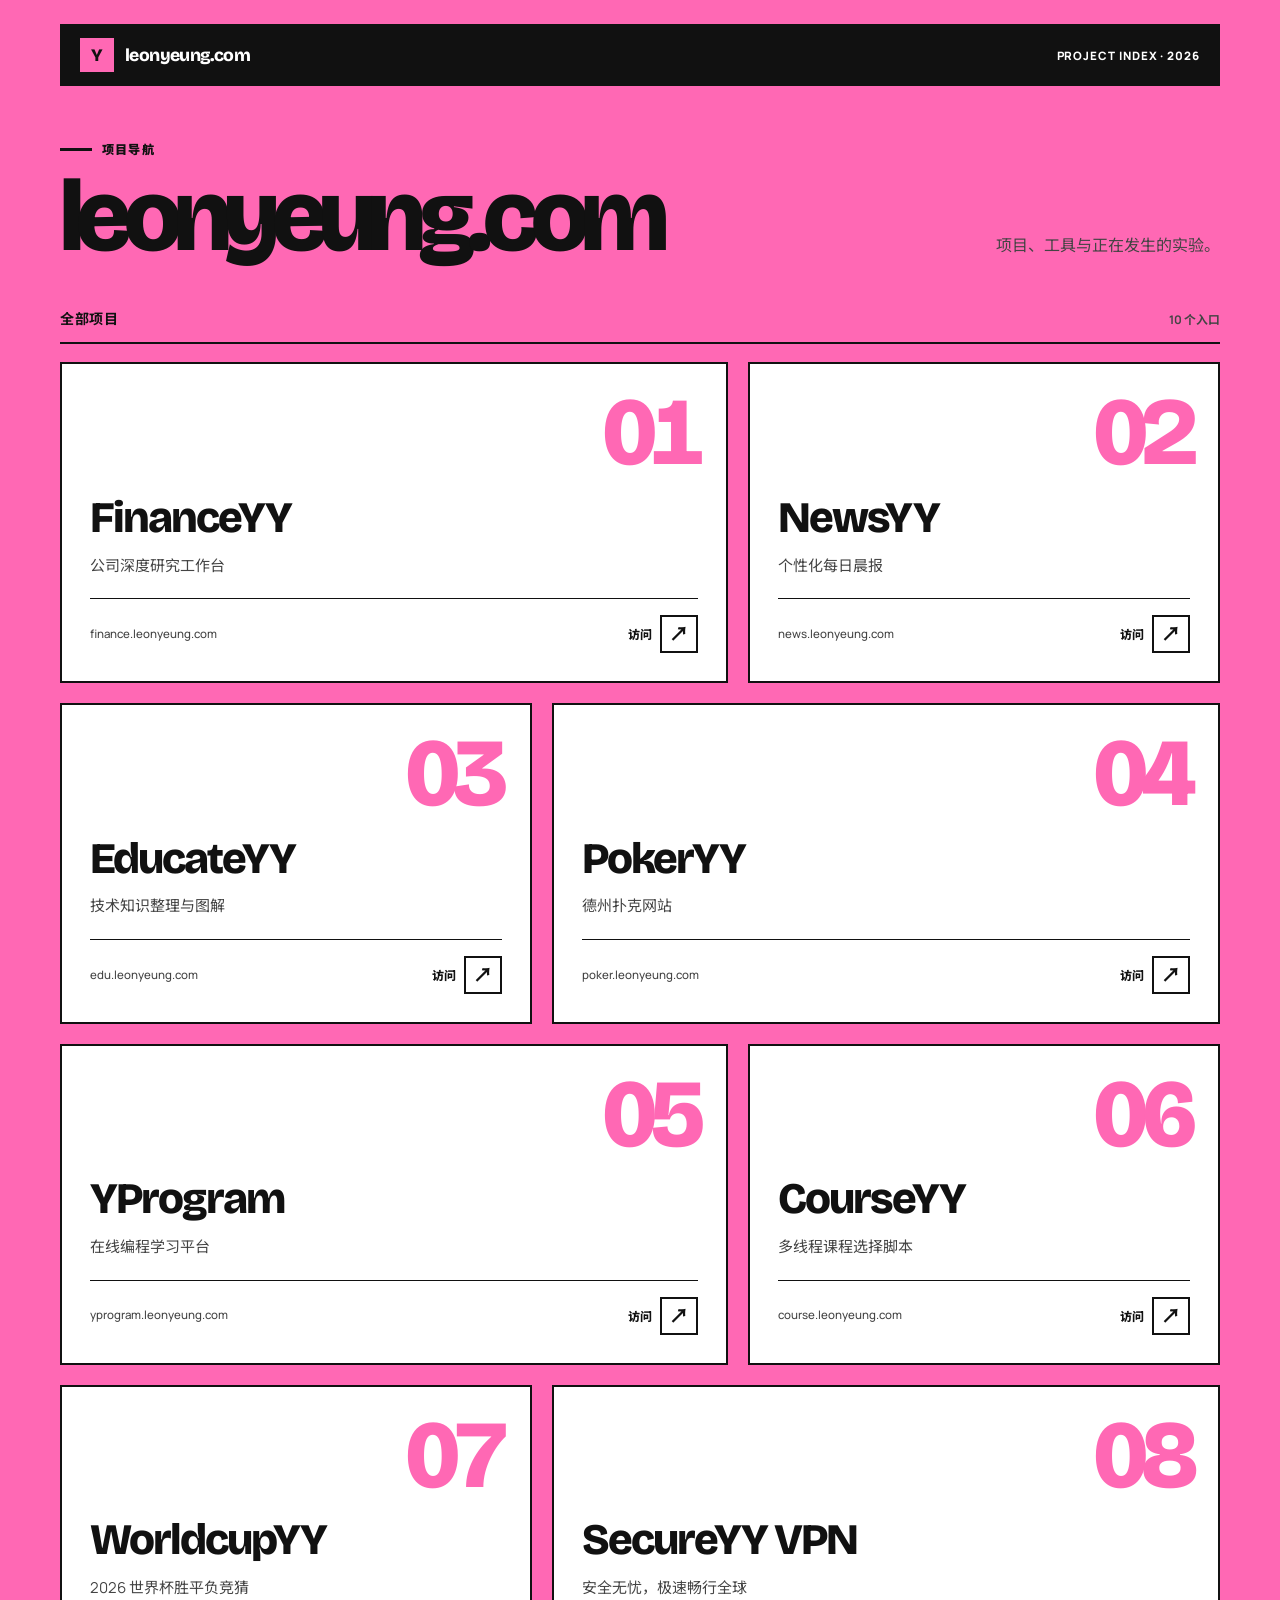
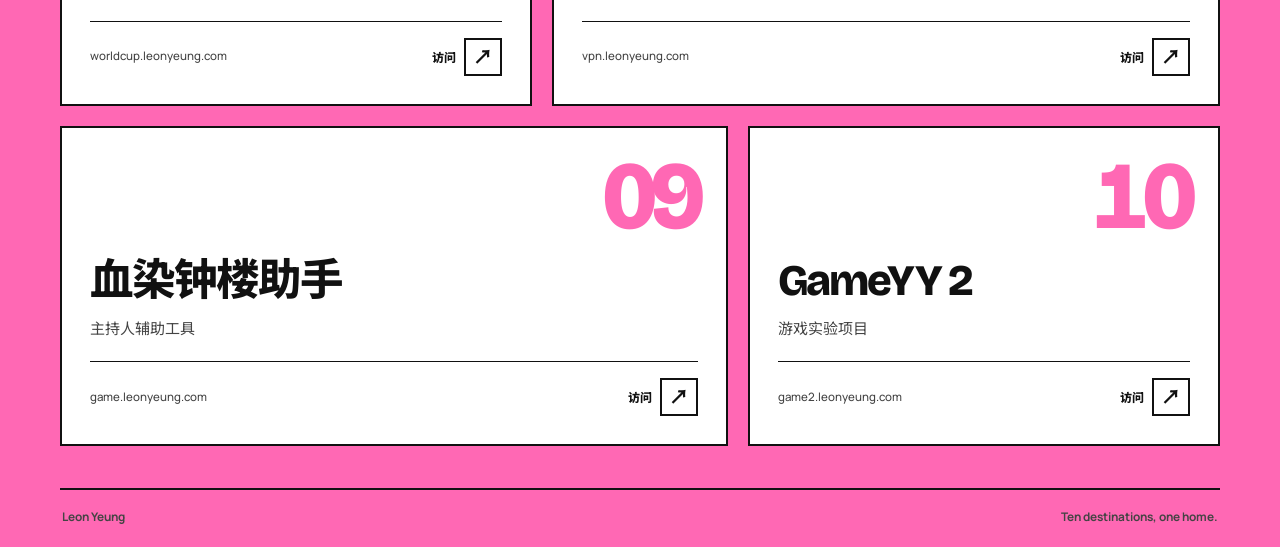
==== commit 1a17d1e5: "Try black white and pink navigation theme" ====
--- a/index.html
+++ b/index.html
@@ -5,7 +5,7 @@
   <meta name="viewport" content="width=device-width, initial-scale=1.0">
   <title>leonyeung.com | 项目导航</title>
   <meta name="description" content="leonyeung.com 项目导航，通往研究、新闻、教育、游戏与工具项目。">
-  <meta name="theme-color" content="#FFE27A">
+  <meta name="theme-color" content="#FF68B4">
   <meta property="og:title" content="leonyeung.com | 项目导航">
   <meta property="og:description" content="项目、工具与正在发生的实验。">
   <meta property="og:type" content="website">
--- a/styles.css
+++ b/styles.css
@@ -1,29 +1,27 @@
 :root {
   color-scheme: light;
-  --butter: #FFE27A;
-  --cocoa: #3A1C10;
-  --cobalt: #2443FF;
+  --pink: #FF68B4;
+  --black: #111111;
   --surface: #FFFFFF;
-  --muted: rgba(58, 28, 16, 0.68);
-  --line: rgba(58, 28, 16, 0.18);
-  --shadow: 0 12px 30px rgba(58, 28, 16, 0.09);
+  --muted: #444444;
+  --line: #111111;
+  --shadow: 7px 7px 0 var(--black);
   --ease-out: cubic-bezier(0.22, 1, 0.36, 1);
-  --radius-card: 14px;
   --display: "Bricolage Grotesque", "Noto Sans SC", "Microsoft YaHei", sans-serif;
   --body: "Manrope", "Noto Sans SC", "Microsoft YaHei", sans-serif;
 }
 
 * { box-sizing: border-box; }
 
-html { min-width: 320px; scroll-behavior: smooth; background: var(--butter); }
+html { min-width: 320px; scroll-behavior: smooth; background: var(--pink); }
 
 body {
   min-width: 320px;
   min-height: 100vh;
   margin: 0;
   overflow-x: hidden;
-  color: var(--cocoa);
-  background: var(--butter);
+  color: var(--black);
+  background: var(--pink);
   font-family: var(--body);
   -webkit-font-smoothing: antialiased;
 }
@@ -34,14 +32,14 @@
   z-index: -1;
   content: "";
   pointer-events: none;
-  background-image: linear-gradient(rgba(58, 28, 16, 0.05) 1px, transparent 1px), linear-gradient(90deg, rgba(58, 28, 16, 0.05) 1px, transparent 1px);
+  background-image: linear-gradient(rgba(17, 17, 17, 0.08) 1px, transparent 1px), linear-gradient(90deg, rgba(17, 17, 17, 0.08) 1px, transparent 1px);
   background-size: 72px 72px;
   mask-image: linear-gradient(to bottom, #000 0%, rgba(0, 0, 0, 0.4) 62%, transparent 100%);
 }
 
 a { color: inherit; text-decoration: none; }
 
-:where(a, button):focus-visible { outline: 3px solid var(--cobalt); outline-offset: 4px; }
+:where(a, button):focus-visible { outline: 3px solid var(--black); outline-offset: 4px; }
 
 .site-shell {
   display: grid;
@@ -60,22 +58,21 @@
   gap: 24px;
   min-height: 62px;
   padding: 12px 18px;
-  border: 2px solid var(--cocoa);
-  border-radius: 999px;
-  color: var(--cocoa);
-  background: var(--butter);
+  border: 2px solid var(--black);
+  color: var(--surface);
+  background: var(--black);
   animation: arrive 600ms var(--ease-out) both;
 }
 
 .brand { display: inline-flex; align-items: center; gap: 11px; min-width: 0; font-family: var(--display); font-size: 1.1rem; font-weight: 800; letter-spacing: -0.035em; }
-.brand-mark { display: grid; width: 34px; height: 34px; place-items: center; border-radius: 10px; color: var(--butter); background: var(--cocoa); font-family: var(--display); font-size: 1.1rem; font-weight: 800; }
-.header-label { color: rgba(58, 28, 16, 0.72); font-size: 0.72rem; font-weight: 800; letter-spacing: .08em; text-transform: uppercase; }
+.brand-mark { display: grid; width: 34px; height: 34px; place-items: center; color: var(--black); background: var(--pink); font-family: var(--display); font-size: 1.1rem; font-weight: 800; }
+.header-label { color: var(--surface); font-size: 0.72rem; font-weight: 800; letter-spacing: .08em; text-transform: uppercase; }
 
 main { align-self: center; width: 100%; padding: 54px 0 42px; }
 
 .intro { display: grid; grid-template-columns: minmax(0, 1fr) auto; align-items: end; gap: 36px; animation: arrive 680ms 80ms var(--ease-out) both; }
-.eyebrow { display: flex; align-items: center; gap: 10px; margin: 0 0 12px; color: var(--cocoa); font-size: .76rem; font-weight: 900; letter-spacing: .1em; text-transform: uppercase; }
-.eyebrow span { width: 32px; height: 3px; border-radius: 3px; background: var(--cobalt); }
+.eyebrow { display: flex; align-items: center; gap: 10px; margin: 0 0 12px; color: var(--black); font-size: .76rem; font-weight: 900; letter-spacing: .1em; text-transform: uppercase; }
+.eyebrow span { width: 32px; height: 3px; background: var(--black); }
 h1, h2, h3, p { overflow-wrap: anywhere; }
 h1 { margin: 0; font-family: var(--display); font-size: clamp(3.8rem, 8vw, 7rem); font-weight: 800; line-height: .92; letter-spacing: -.075em; }
 .intro-copy { max-width: 24rem; margin: 0 0 5px; color: var(--muted); font-size: 1rem; line-height: 1.7; text-align: right; }
@@ -87,7 +84,7 @@
   gap: 16px;
   margin: 44px 0 18px;
   padding-bottom: 14px;
-  border-bottom: 1px solid var(--cocoa);
+  border-bottom: 2px solid var(--black);
   animation: arrive 680ms 140ms var(--ease-out) both;
 }
 
@@ -104,9 +101,8 @@
   min-width: 0;
   min-height: 288px;
   padding: 28px;
-  border: 1px solid var(--line);
-  border-radius: var(--radius-card);
-  color: var(--cocoa);
+  border: 2px solid var(--black);
+  color: var(--black);
   background: var(--surface);
   transition: transform 220ms var(--ease-out), border-color 220ms ease, box-shadow 220ms ease;
   animation: arrive 700ms var(--ease-out) backwards;
@@ -125,7 +121,7 @@
 
 .card-index {
   justify-self: end;
-  color: rgba(58, 28, 16, .12);
+  color: var(--pink);
   font-family: var(--display);
   font-size: 6rem;
   font-weight: 800;
@@ -141,14 +137,14 @@
 .card-footer { display: flex; align-items: center; justify-content: space-between; gap: 16px; padding-top: 16px; border-top: 1px solid var(--line); }
 .card-domain { min-width: 0; color: var(--muted); font-size: .72rem; font-weight: 500; line-height: 1.6; overflow-wrap: anywhere; }
 .card-visit { display: inline-flex; align-items: center; gap: 8px; flex-shrink: 0; font-size: .75rem; font-weight: 800; white-space: nowrap; }
-.card-arrow { display: inline-block; font-size: 1.25rem; line-height: 1; transition: transform 220ms var(--ease-out); }
-.project-card:focus-visible .card-arrow { transform: translate(2px, -2px); }
+.card-arrow { display: grid; width: 38px; height: 38px; place-items: center; border: 2px solid var(--black); color: var(--black); background: transparent; font-size: 1.25rem; line-height: 1; transition: transform 220ms var(--ease-out), background-color 220ms ease, color 220ms ease; }
+.project-card:focus-visible .card-arrow { transform: translate(2px, -2px); color: var(--surface); background: var(--black); }
 
-.site-footer { display: flex; align-items: center; justify-content: space-between; gap: 24px; padding: 18px 2px 0; border-top: 2px solid var(--cocoa); color: var(--muted); font-size: .74rem; font-weight: 700; animation: arrive 600ms 400ms var(--ease-out) both; }
+.site-footer { display: flex; align-items: center; justify-content: space-between; gap: 24px; padding: 18px 2px 0; border-top: 2px solid var(--black); color: var(--muted); font-size: .74rem; font-weight: 700; animation: arrive 600ms 400ms var(--ease-out) both; }
 
 @media (hover: hover) and (pointer: fine) {
-  .project-card:hover { transform: translateY(-3px); border-color: rgba(58, 28, 16, .4); box-shadow: var(--shadow); }
-  .project-card:hover .card-arrow { transform: translate(2px, -2px); }
+  .project-card:hover { transform: translate(-3px, -3px); box-shadow: var(--shadow); }
+  .project-card:hover .card-arrow { transform: translate(2px, -2px); color: var(--surface); background: var(--black); }
 }
 
 @keyframes arrive { from { opacity: 0; transform: translateY(18px); } to { opacity: 1; transform: translateY(0); } }
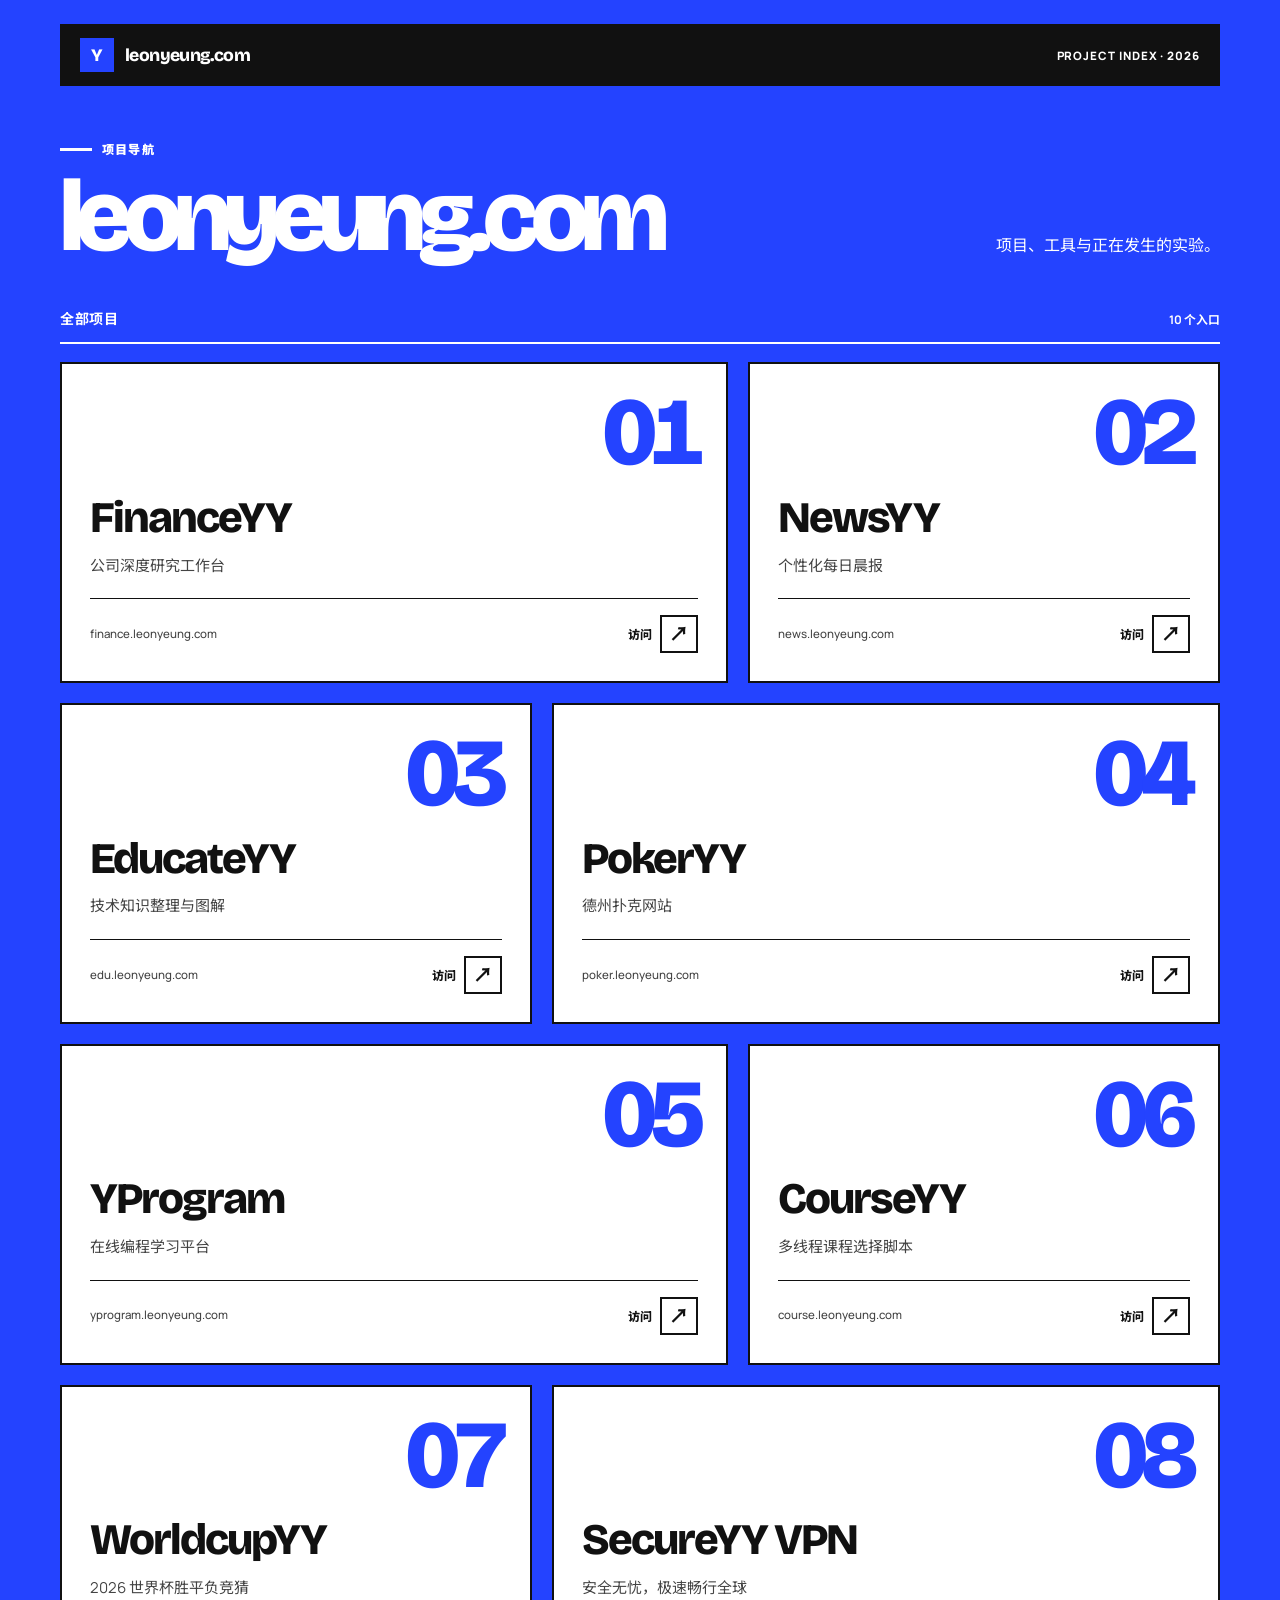
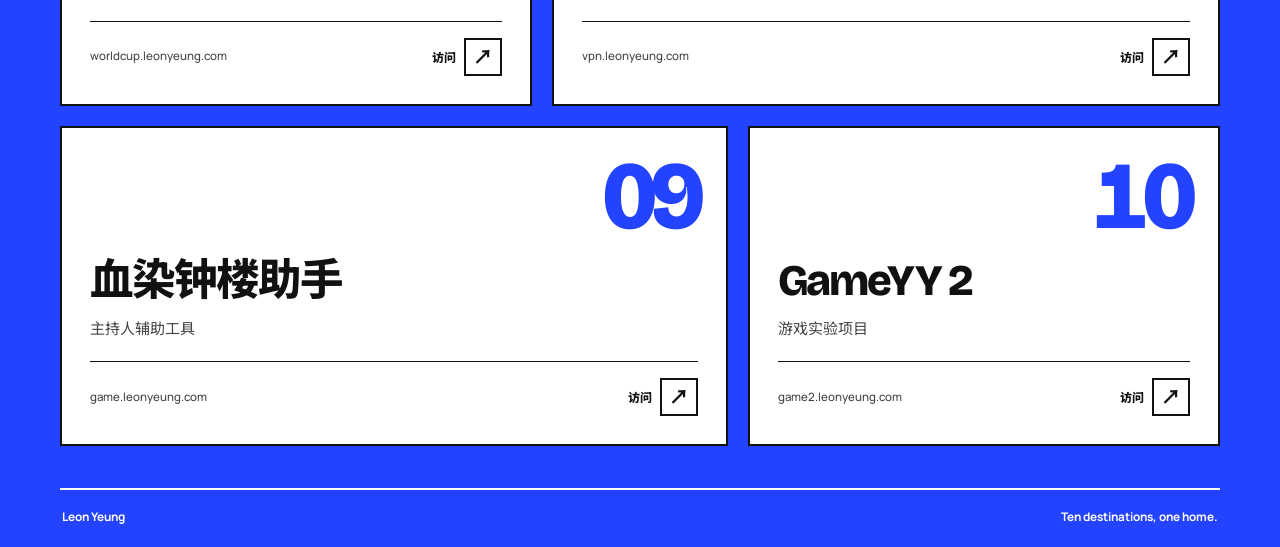
==== commit 7345a63d: "Try cobalt blue black and white theme" ====
--- a/index.html
+++ b/index.html
@@ -5,7 +5,7 @@
   <meta name="viewport" content="width=device-width, initial-scale=1.0">
   <title>leonyeung.com | 项目导航</title>
   <meta name="description" content="leonyeung.com 项目导航，通往研究、新闻、教育、游戏与工具项目。">
-  <meta name="theme-color" content="#FF68B4">
+  <meta name="theme-color" content="#2443FF">
   <meta property="og:title" content="leonyeung.com | 项目导航">
   <meta property="og:description" content="项目、工具与正在发生的实验。">
   <meta property="og:type" content="website">
--- a/styles.css
+++ b/styles.css
@@ -1,6 +1,6 @@
 :root {
   color-scheme: light;
-  --pink: #FF68B4;
+  --cobalt: #2443FF;
   --black: #111111;
   --surface: #FFFFFF;
   --muted: #444444;
@@ -13,15 +13,15 @@
 
 * { box-sizing: border-box; }
 
-html { min-width: 320px; scroll-behavior: smooth; background: var(--pink); }
+html { min-width: 320px; scroll-behavior: smooth; background: var(--cobalt); }
 
 body {
   min-width: 320px;
   min-height: 100vh;
   margin: 0;
   overflow-x: hidden;
-  color: var(--black);
-  background: var(--pink);
+  color: var(--surface);
+  background: var(--cobalt);
   font-family: var(--body);
   -webkit-font-smoothing: antialiased;
 }
@@ -39,7 +39,7 @@
 
 a { color: inherit; text-decoration: none; }
 
-:where(a, button):focus-visible { outline: 3px solid var(--black); outline-offset: 4px; }
+:where(a, button):focus-visible { outline: 3px solid var(--surface); outline-offset: 4px; }
 
 .site-shell {
   display: grid;
@@ -65,17 +65,17 @@
 }
 
 .brand { display: inline-flex; align-items: center; gap: 11px; min-width: 0; font-family: var(--display); font-size: 1.1rem; font-weight: 800; letter-spacing: -0.035em; }
-.brand-mark { display: grid; width: 34px; height: 34px; place-items: center; color: var(--black); background: var(--pink); font-family: var(--display); font-size: 1.1rem; font-weight: 800; }
+.brand-mark { display: grid; width: 34px; height: 34px; place-items: center; color: var(--surface); background: var(--cobalt); font-family: var(--display); font-size: 1.1rem; font-weight: 800; }
 .header-label { color: var(--surface); font-size: 0.72rem; font-weight: 800; letter-spacing: .08em; text-transform: uppercase; }
 
 main { align-self: center; width: 100%; padding: 54px 0 42px; }
 
 .intro { display: grid; grid-template-columns: minmax(0, 1fr) auto; align-items: end; gap: 36px; animation: arrive 680ms 80ms var(--ease-out) both; }
-.eyebrow { display: flex; align-items: center; gap: 10px; margin: 0 0 12px; color: var(--black); font-size: .76rem; font-weight: 900; letter-spacing: .1em; text-transform: uppercase; }
-.eyebrow span { width: 32px; height: 3px; background: var(--black); }
+.eyebrow { display: flex; align-items: center; gap: 10px; margin: 0 0 12px; color: var(--surface); font-size: .76rem; font-weight: 900; letter-spacing: .1em; text-transform: uppercase; }
+.eyebrow span { width: 32px; height: 3px; background: var(--surface); }
 h1, h2, h3, p { overflow-wrap: anywhere; }
 h1 { margin: 0; font-family: var(--display); font-size: clamp(3.8rem, 8vw, 7rem); font-weight: 800; line-height: .92; letter-spacing: -.075em; }
-.intro-copy { max-width: 24rem; margin: 0 0 5px; color: var(--muted); font-size: 1rem; line-height: 1.7; text-align: right; }
+.intro-copy { max-width: 24rem; margin: 0 0 5px; color: var(--surface); font-size: 1rem; line-height: 1.7; text-align: right; }
 
 .project-heading {
   display: flex;
@@ -84,12 +84,12 @@
   gap: 16px;
   margin: 44px 0 18px;
   padding-bottom: 14px;
-  border-bottom: 2px solid var(--black);
+  border-bottom: 2px solid var(--surface);
   animation: arrive 680ms 140ms var(--ease-out) both;
 }
 
 .project-heading h2 { margin: 0; font-size: .88rem; font-weight: 700; letter-spacing: .04em; }
-.project-count { color: var(--muted); font-size: .74rem; font-weight: 700; }
+.project-count { color: var(--surface); font-size: .74rem; font-weight: 700; }
 
 .project-grid { display: grid; grid-template-columns: repeat(2, minmax(0, 1fr)); gap: 20px; }
 
@@ -121,7 +121,7 @@
 
 .card-index {
   justify-self: end;
-  color: var(--pink);
+  color: var(--cobalt);
   font-family: var(--display);
   font-size: 6rem;
   font-weight: 800;
@@ -140,7 +140,7 @@
 .card-arrow { display: grid; width: 38px; height: 38px; place-items: center; border: 2px solid var(--black); color: var(--black); background: transparent; font-size: 1.25rem; line-height: 1; transition: transform 220ms var(--ease-out), background-color 220ms ease, color 220ms ease; }
 .project-card:focus-visible .card-arrow { transform: translate(2px, -2px); color: var(--surface); background: var(--black); }
 
-.site-footer { display: flex; align-items: center; justify-content: space-between; gap: 24px; padding: 18px 2px 0; border-top: 2px solid var(--black); color: var(--muted); font-size: .74rem; font-weight: 700; animation: arrive 600ms 400ms var(--ease-out) both; }
+.site-footer { display: flex; align-items: center; justify-content: space-between; gap: 24px; padding: 18px 2px 0; border-top: 2px solid var(--surface); color: var(--surface); font-size: .74rem; font-weight: 700; animation: arrive 600ms 400ms var(--ease-out) both; }
 
 @media (hover: hover) and (pointer: fine) {
   .project-card:hover { transform: translate(-3px, -3px); box-shadow: var(--shadow); }
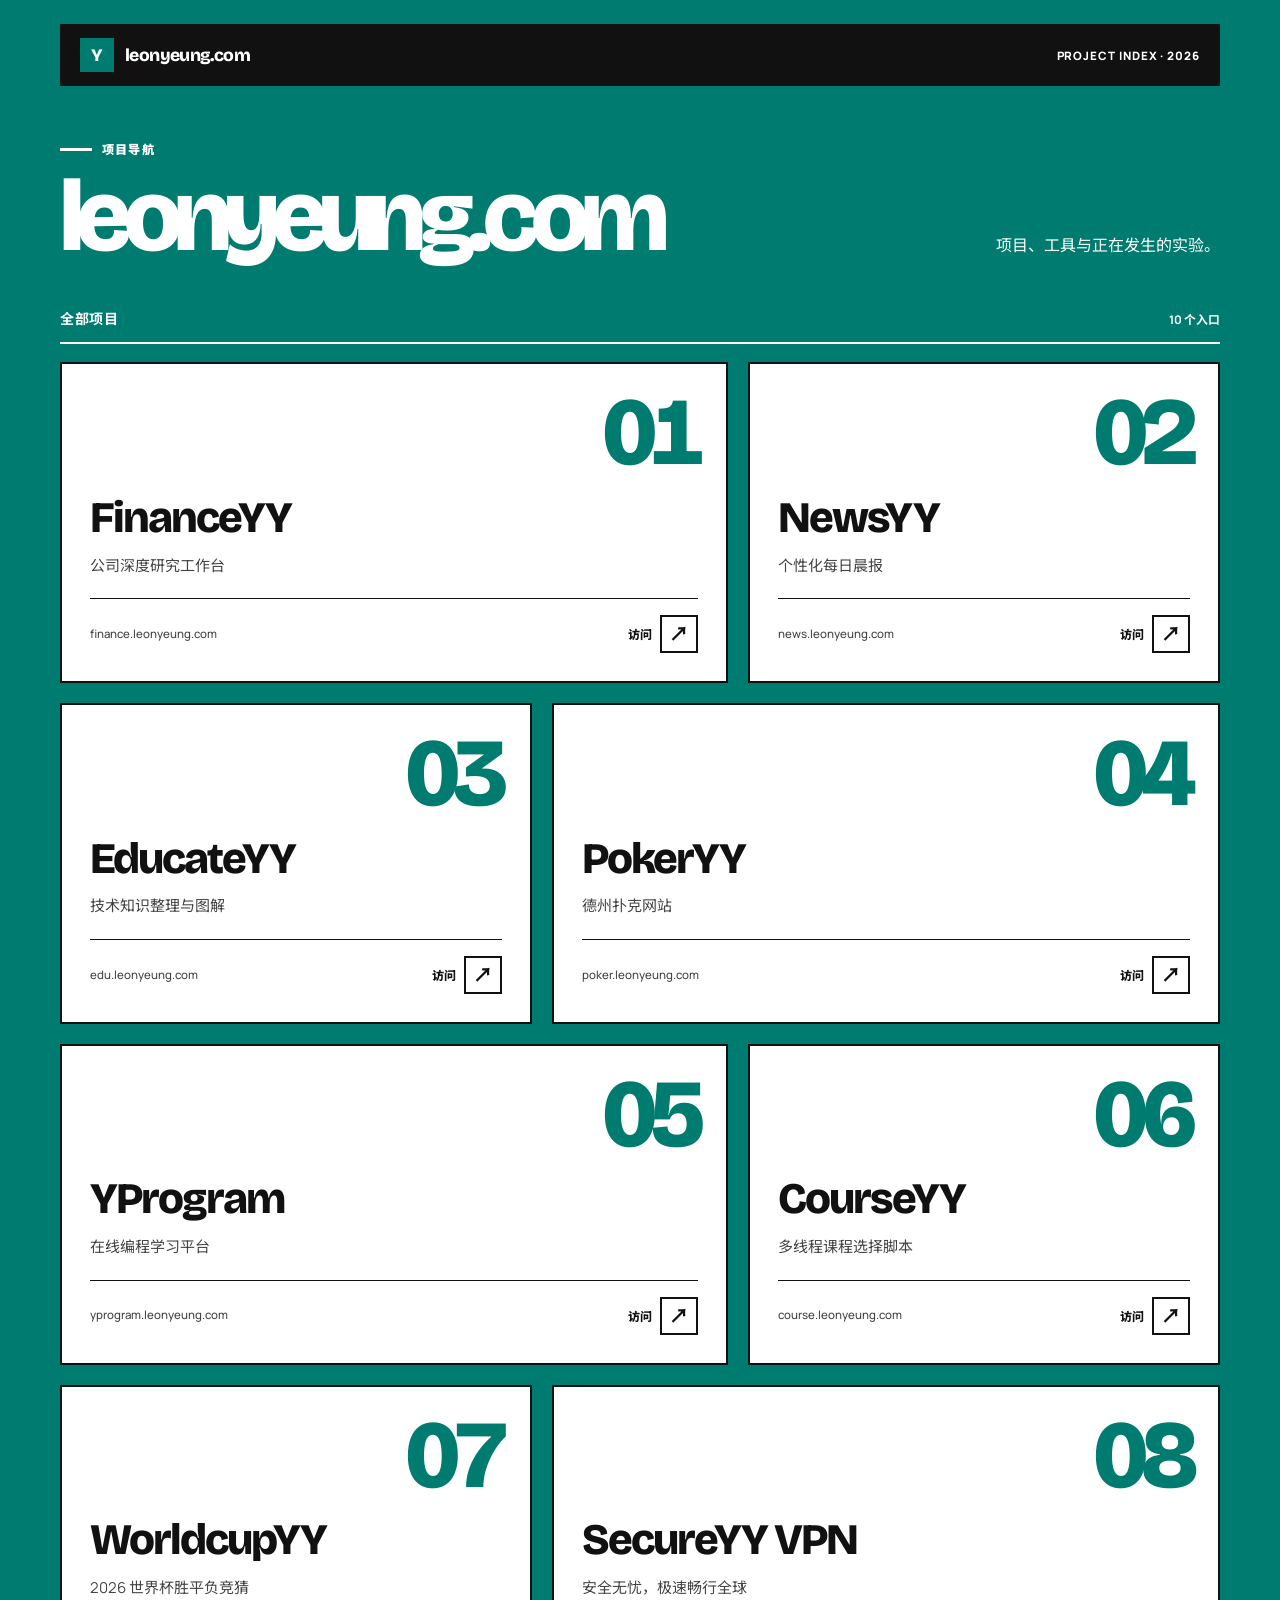
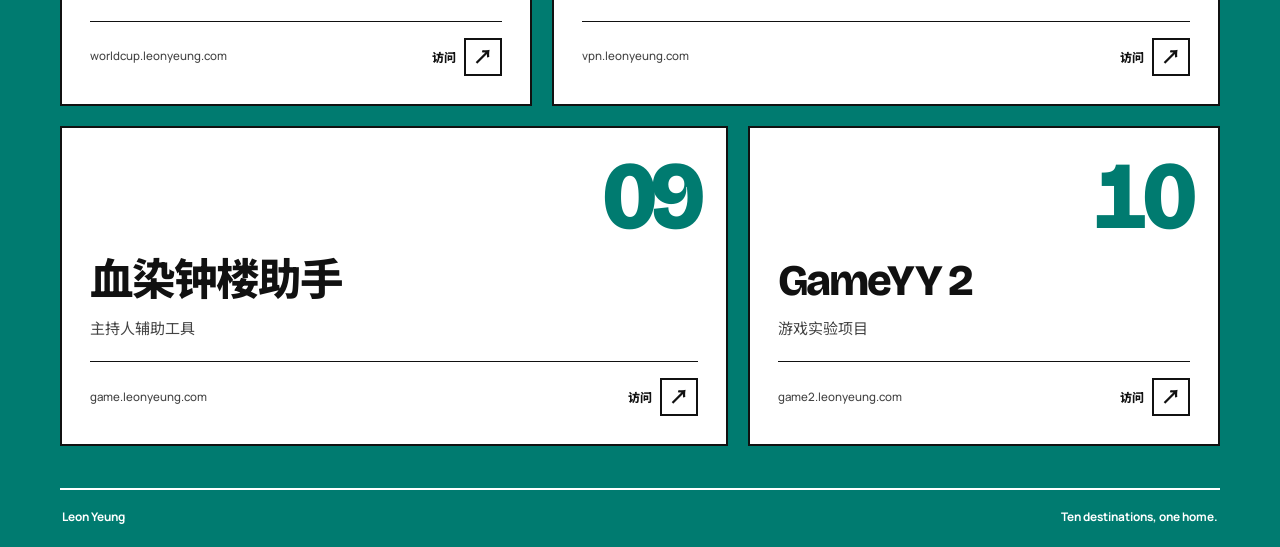
==== commit a349b663: "Try teal black and white theme" ====
--- a/index.html
+++ b/index.html
@@ -5,7 +5,7 @@
   <meta name="viewport" content="width=device-width, initial-scale=1.0">
   <title>leonyeung.com | 项目导航</title>
   <meta name="description" content="leonyeung.com 项目导航，通往研究、新闻、教育、游戏与工具项目。">
-  <meta name="theme-color" content="#2443FF">
+  <meta name="theme-color" content="#007B70">
   <meta property="og:title" content="leonyeung.com | 项目导航">
   <meta property="og:description" content="项目、工具与正在发生的实验。">
   <meta property="og:type" content="website">
--- a/styles.css
+++ b/styles.css
@@ -1,6 +1,6 @@
 :root {
   color-scheme: light;
-  --cobalt: #2443FF;
+  --teal: #007B70;
   --black: #111111;
   --surface: #FFFFFF;
   --muted: #444444;
@@ -13,7 +13,7 @@
 
 * { box-sizing: border-box; }
 
-html { min-width: 320px; scroll-behavior: smooth; background: var(--cobalt); }
+html { min-width: 320px; scroll-behavior: smooth; background: var(--teal); }
 
 body {
   min-width: 320px;
@@ -21,7 +21,7 @@
   margin: 0;
   overflow-x: hidden;
   color: var(--surface);
-  background: var(--cobalt);
+  background: var(--teal);
   font-family: var(--body);
   -webkit-font-smoothing: antialiased;
 }
@@ -65,7 +65,7 @@
 }
 
 .brand { display: inline-flex; align-items: center; gap: 11px; min-width: 0; font-family: var(--display); font-size: 1.1rem; font-weight: 800; letter-spacing: -0.035em; }
-.brand-mark { display: grid; width: 34px; height: 34px; place-items: center; color: var(--surface); background: var(--cobalt); font-family: var(--display); font-size: 1.1rem; font-weight: 800; }
+.brand-mark { display: grid; width: 34px; height: 34px; place-items: center; color: var(--surface); background: var(--teal); font-family: var(--display); font-size: 1.1rem; font-weight: 800; }
 .header-label { color: var(--surface); font-size: 0.72rem; font-weight: 800; letter-spacing: .08em; text-transform: uppercase; }
 
 main { align-self: center; width: 100%; padding: 54px 0 42px; }
@@ -121,7 +121,7 @@
 
 .card-index {
   justify-self: end;
-  color: var(--cobalt);
+  color: var(--teal);
   font-family: var(--display);
   font-size: 6rem;
   font-weight: 800;
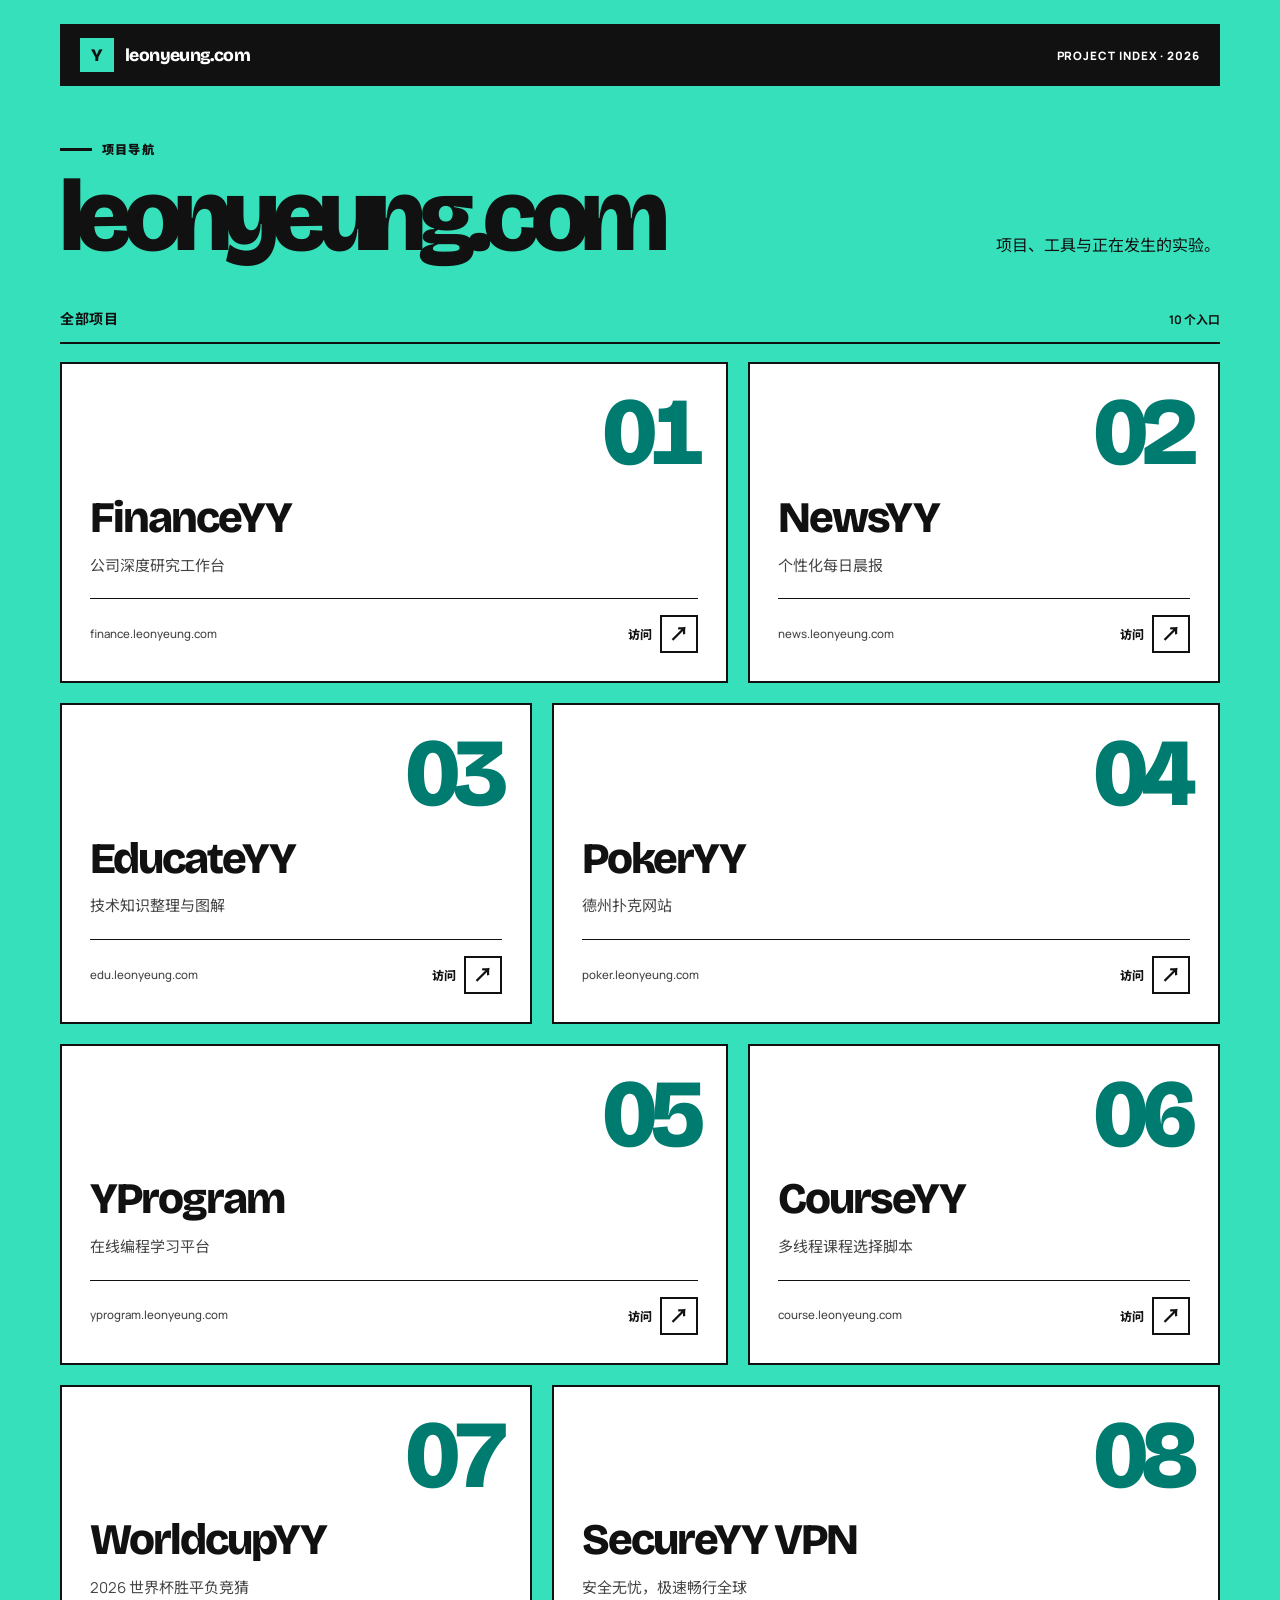
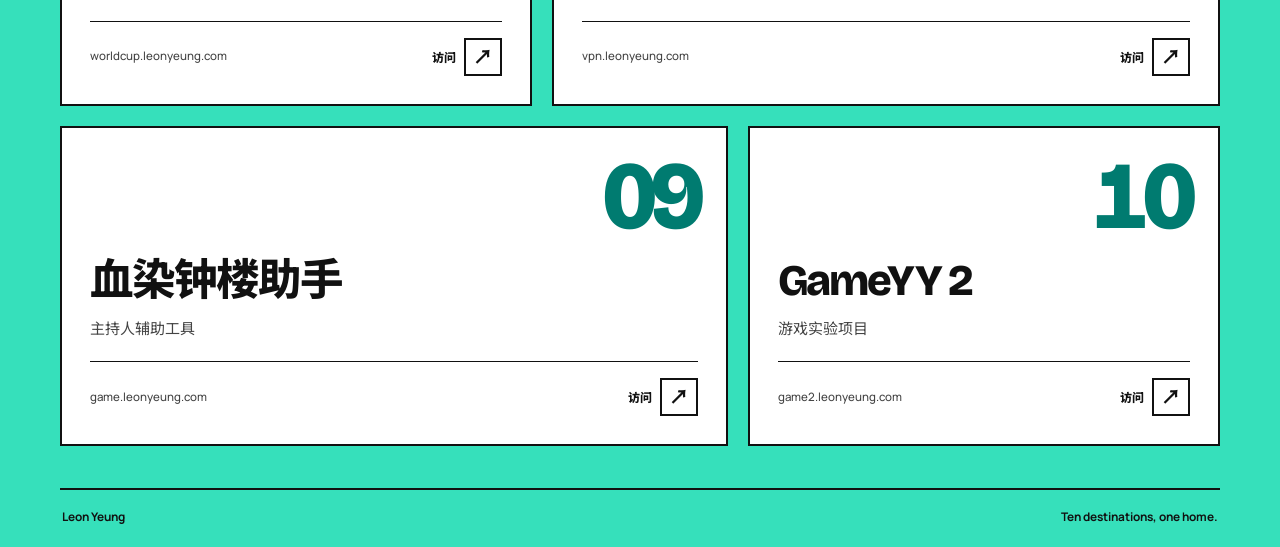
==== commit 254608d7: "Brighten navigation with mint teal" ====
--- a/index.html
+++ b/index.html
@@ -5,7 +5,7 @@
   <meta name="viewport" content="width=device-width, initial-scale=1.0">
   <title>leonyeung.com | 项目导航</title>
   <meta name="description" content="leonyeung.com 项目导航，通往研究、新闻、教育、游戏与工具项目。">
-  <meta name="theme-color" content="#007B70">
+  <meta name="theme-color" content="#36E0BB">
   <meta property="og:title" content="leonyeung.com | 项目导航">
   <meta property="og:description" content="项目、工具与正在发生的实验。">
   <meta property="og:type" content="website">
--- a/styles.css
+++ b/styles.css
@@ -1,6 +1,7 @@
 :root {
   color-scheme: light;
-  --teal: #007B70;
+  --teal: #36E0BB;
+  --teal-ink: #007B70;
   --black: #111111;
   --surface: #FFFFFF;
   --muted: #444444;
@@ -20,7 +21,7 @@
   min-height: 100vh;
   margin: 0;
   overflow-x: hidden;
-  color: var(--surface);
+  color: var(--black);
   background: var(--teal);
   font-family: var(--body);
   -webkit-font-smoothing: antialiased;
@@ -39,7 +40,8 @@
 
 a { color: inherit; text-decoration: none; }
 
-:where(a, button):focus-visible { outline: 3px solid var(--surface); outline-offset: 4px; }
+:where(a, button):focus-visible { outline: 3px solid var(--black); outline-offset: 4px; }
+.brand:focus-visible { outline-color: var(--surface); }
 
 .site-shell {
   display: grid;
@@ -65,17 +67,17 @@
 }
 
 .brand { display: inline-flex; align-items: center; gap: 11px; min-width: 0; font-family: var(--display); font-size: 1.1rem; font-weight: 800; letter-spacing: -0.035em; }
-.brand-mark { display: grid; width: 34px; height: 34px; place-items: center; color: var(--surface); background: var(--teal); font-family: var(--display); font-size: 1.1rem; font-weight: 800; }
+.brand-mark { display: grid; width: 34px; height: 34px; place-items: center; color: var(--black); background: var(--teal); font-family: var(--display); font-size: 1.1rem; font-weight: 800; }
 .header-label { color: var(--surface); font-size: 0.72rem; font-weight: 800; letter-spacing: .08em; text-transform: uppercase; }
 
 main { align-self: center; width: 100%; padding: 54px 0 42px; }
 
 .intro { display: grid; grid-template-columns: minmax(0, 1fr) auto; align-items: end; gap: 36px; animation: arrive 680ms 80ms var(--ease-out) both; }
-.eyebrow { display: flex; align-items: center; gap: 10px; margin: 0 0 12px; color: var(--surface); font-size: .76rem; font-weight: 900; letter-spacing: .1em; text-transform: uppercase; }
-.eyebrow span { width: 32px; height: 3px; background: var(--surface); }
+.eyebrow { display: flex; align-items: center; gap: 10px; margin: 0 0 12px; color: var(--black); font-size: .76rem; font-weight: 900; letter-spacing: .1em; text-transform: uppercase; }
+.eyebrow span { width: 32px; height: 3px; background: var(--black); }
 h1, h2, h3, p { overflow-wrap: anywhere; }
 h1 { margin: 0; font-family: var(--display); font-size: clamp(3.8rem, 8vw, 7rem); font-weight: 800; line-height: .92; letter-spacing: -.075em; }
-.intro-copy { max-width: 24rem; margin: 0 0 5px; color: var(--surface); font-size: 1rem; line-height: 1.7; text-align: right; }
+.intro-copy { max-width: 24rem; margin: 0 0 5px; color: var(--black); font-size: 1rem; line-height: 1.7; text-align: right; }
 
 .project-heading {
   display: flex;
@@ -84,12 +86,12 @@
   gap: 16px;
   margin: 44px 0 18px;
   padding-bottom: 14px;
-  border-bottom: 2px solid var(--surface);
+  border-bottom: 2px solid var(--black);
   animation: arrive 680ms 140ms var(--ease-out) both;
 }
 
 .project-heading h2 { margin: 0; font-size: .88rem; font-weight: 700; letter-spacing: .04em; }
-.project-count { color: var(--surface); font-size: .74rem; font-weight: 700; }
+.project-count { color: var(--black); font-size: .74rem; font-weight: 700; }
 
 .project-grid { display: grid; grid-template-columns: repeat(2, minmax(0, 1fr)); gap: 20px; }
 
@@ -121,7 +123,7 @@
 
 .card-index {
   justify-self: end;
-  color: var(--teal);
+  color: var(--teal-ink);
   font-family: var(--display);
   font-size: 6rem;
   font-weight: 800;
@@ -140,7 +142,7 @@
 .card-arrow { display: grid; width: 38px; height: 38px; place-items: center; border: 2px solid var(--black); color: var(--black); background: transparent; font-size: 1.25rem; line-height: 1; transition: transform 220ms var(--ease-out), background-color 220ms ease, color 220ms ease; }
 .project-card:focus-visible .card-arrow { transform: translate(2px, -2px); color: var(--surface); background: var(--black); }
 
-.site-footer { display: flex; align-items: center; justify-content: space-between; gap: 24px; padding: 18px 2px 0; border-top: 2px solid var(--surface); color: var(--surface); font-size: .74rem; font-weight: 700; animation: arrive 600ms 400ms var(--ease-out) both; }
+.site-footer { display: flex; align-items: center; justify-content: space-between; gap: 24px; padding: 18px 2px 0; border-top: 2px solid var(--black); color: var(--black); font-size: .74rem; font-weight: 700; animation: arrive 600ms 400ms var(--ease-out) both; }
 
 @media (hover: hover) and (pointer: fine) {
   .project-card:hover { transform: translate(-3px, -3px); box-shadow: var(--shadow); }
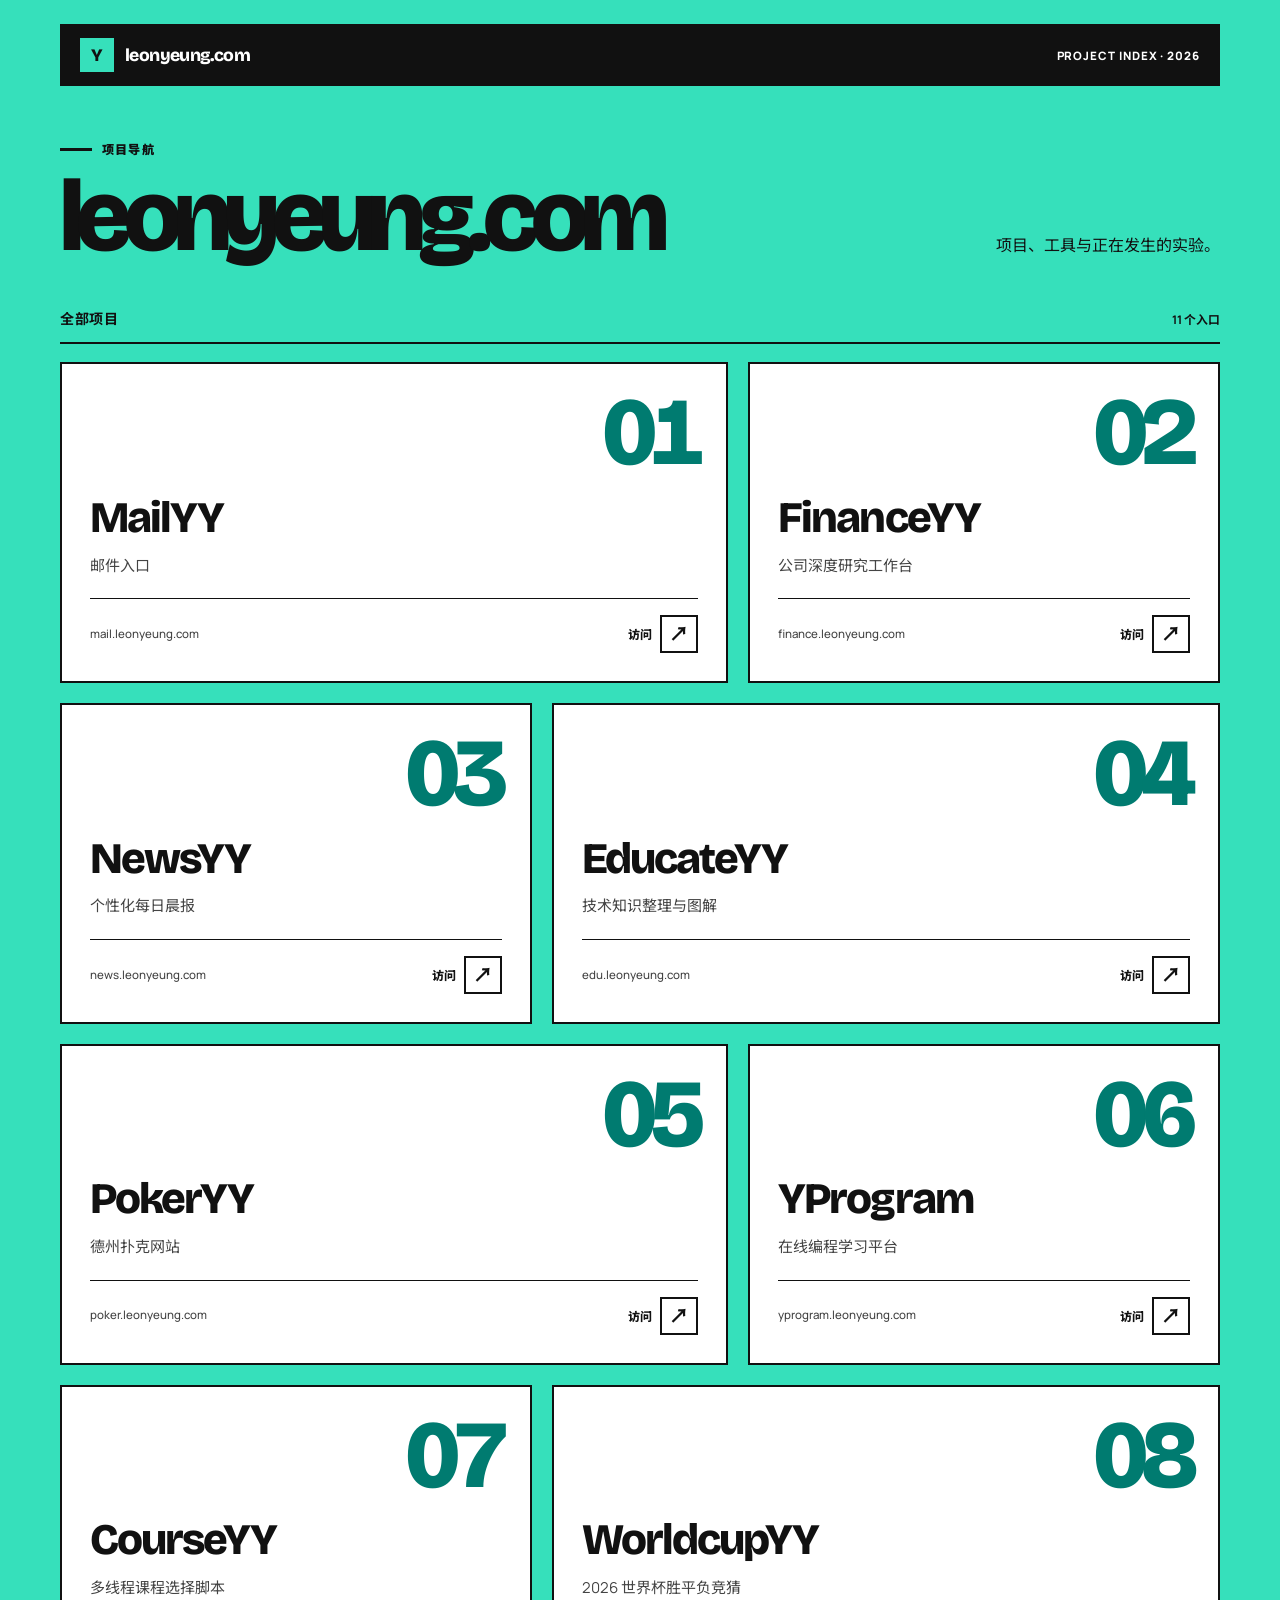
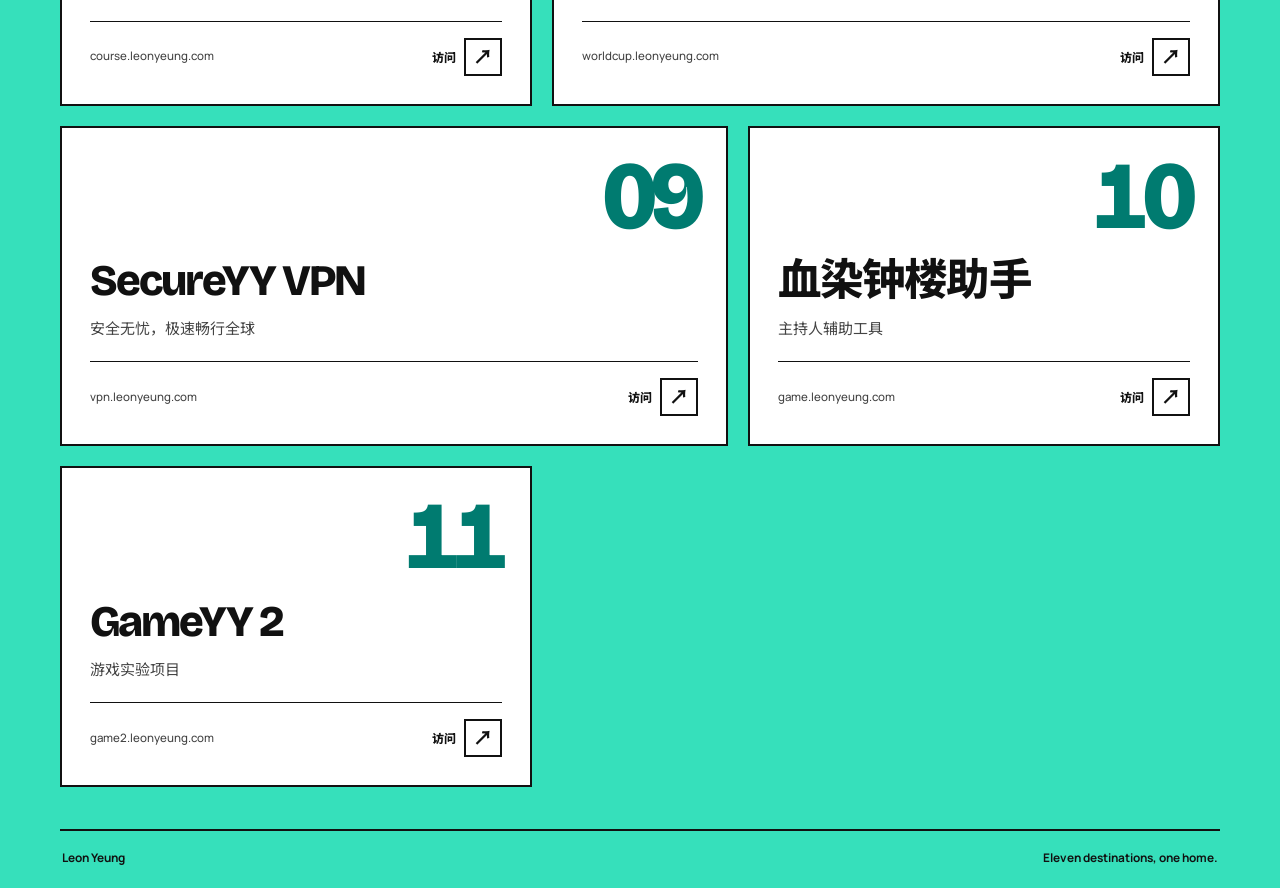
==== commit ab69219c: "Add mail as the first navigation destination" ====
--- a/index.html
+++ b/index.html
@@ -4,7 +4,7 @@
   <meta charset="UTF-8">
   <meta name="viewport" content="width=device-width, initial-scale=1.0">
   <title>leonyeung.com | 项目导航</title>
-  <meta name="description" content="leonyeung.com 项目导航，通往研究、新闻、教育、游戏与工具项目。">
+  <meta name="description" content="leonyeung.com 项目导航，通往邮件、研究、新闻、教育、游戏与工具项目。">
   <meta name="theme-color" content="#36E0BB">
   <meta property="og:title" content="leonyeung.com | 项目导航">
   <meta property="og:description" content="项目、工具与正在发生的实验。">
@@ -38,73 +38,79 @@
 
       <div class="project-heading">
         <h2 id="project-heading">全部项目</h2>
-        <span class="project-count">10 个入口</span>
+        <span class="project-count">11 个入口</span>
       </div>
 
       <nav class="project-grid" aria-labelledby="project-heading">
+        <a class="project-card" href="https://mail.leonyeung.com" aria-label="打开 MailYY，邮件入口">
+          <span class="card-index" aria-hidden="true">01</span>
+          <div class="card-copy"><h3>MailYY</h3><p>邮件入口</p></div>
+          <div class="card-footer"><span class="card-domain">mail.leonyeung.com</span><span class="card-visit" aria-hidden="true">访问<span class="card-arrow">↗</span></span></div>
+        </a>
+
         <a class="project-card" href="https://finance.leonyeung.com" aria-label="打开 FinanceYY，公司深度研究工作台">
-          <span class="card-index" aria-hidden="true">01</span>
+          <span class="card-index" aria-hidden="true">02</span>
           <div class="card-copy"><h3>FinanceYY</h3><p>公司深度研究工作台</p></div>
           <div class="card-footer"><span class="card-domain">finance.leonyeung.com</span><span class="card-visit" aria-hidden="true">访问<span class="card-arrow">↗</span></span></div>
         </a>
 
         <a class="project-card" href="https://news.leonyeung.com" aria-label="打开 NewsYY，个性化每日晨报">
-          <span class="card-index" aria-hidden="true">02</span>
+          <span class="card-index" aria-hidden="true">03</span>
           <div class="card-copy"><h3>NewsYY</h3><p>个性化每日晨报</p></div>
           <div class="card-footer"><span class="card-domain">news.leonyeung.com</span><span class="card-visit" aria-hidden="true">访问<span class="card-arrow">↗</span></span></div>
         </a>
 
         <a class="project-card" href="https://edu.leonyeung.com" aria-label="打开 EducateYY，技术知识图解">
-          <span class="card-index" aria-hidden="true">03</span>
+          <span class="card-index" aria-hidden="true">04</span>
           <div class="card-copy"><h3>EducateYY</h3><p>技术知识整理与图解</p></div>
           <div class="card-footer"><span class="card-domain">edu.leonyeung.com</span><span class="card-visit" aria-hidden="true">访问<span class="card-arrow">↗</span></span></div>
         </a>
 
         <a class="project-card" href="https://poker.leonyeung.com" aria-label="打开 PokerYY，德州扑克网站">
-          <span class="card-index" aria-hidden="true">04</span>
+          <span class="card-index" aria-hidden="true">05</span>
           <div class="card-copy"><h3>PokerYY</h3><p>德州扑克网站</p></div>
           <div class="card-footer"><span class="card-domain">poker.leonyeung.com</span><span class="card-visit" aria-hidden="true">访问<span class="card-arrow">↗</span></span></div>
         </a>
 
         <a class="project-card" href="https://yprogram.leonyeung.com" aria-label="打开 YProgram，在线编程学习平台">
-          <span class="card-index" aria-hidden="true">05</span>
+          <span class="card-index" aria-hidden="true">06</span>
           <div class="card-copy"><h3>YProgram</h3><p>在线编程学习平台</p></div>
           <div class="card-footer"><span class="card-domain">yprogram.leonyeung.com</span><span class="card-visit" aria-hidden="true">访问<span class="card-arrow">↗</span></span></div>
         </a>
 
         <a class="project-card" href="https://course.leonyeung.com" aria-label="打开 CourseYY，多线程课程选择脚本">
-          <span class="card-index" aria-hidden="true">06</span>
+          <span class="card-index" aria-hidden="true">07</span>
           <div class="card-copy"><h3>CourseYY</h3><p>多线程课程选择脚本</p></div>
           <div class="card-footer"><span class="card-domain">course.leonyeung.com</span><span class="card-visit" aria-hidden="true">访问<span class="card-arrow">↗</span></span></div>
         </a>
 
         <a class="project-card" href="https://worldcup.leonyeung.com" aria-label="打开 WorldcupYY，2026 世界杯胜平负竞猜">
-          <span class="card-index" aria-hidden="true">07</span>
+          <span class="card-index" aria-hidden="true">08</span>
           <div class="card-copy"><h3>WorldcupYY</h3><p>2026 世界杯胜平负竞猜</p></div>
           <div class="card-footer"><span class="card-domain">worldcup.leonyeung.com</span><span class="card-visit" aria-hidden="true">访问<span class="card-arrow">↗</span></span></div>
         </a>
 
         <a class="project-card" href="https://vpn.leonyeung.com" aria-label="打开 SecureYY VPN，安全稳定的网络连接服务">
-          <span class="card-index" aria-hidden="true">08</span>
+          <span class="card-index" aria-hidden="true">09</span>
           <div class="card-copy"><h3>SecureYY VPN</h3><p>安全无忧，极速畅行全球</p></div>
           <div class="card-footer"><span class="card-domain">vpn.leonyeung.com</span><span class="card-visit" aria-hidden="true">访问<span class="card-arrow">↗</span></span></div>
         </a>
 
         <a class="project-card" href="https://game.leonyeung.com" aria-label="打开血染钟楼助手，主持人辅助工具">
-          <span class="card-index" aria-hidden="true">09</span>
+          <span class="card-index" aria-hidden="true">10</span>
           <div class="card-copy"><h3>血染钟楼助手</h3><p>主持人辅助工具</p></div>
           <div class="card-footer"><span class="card-domain">game.leonyeung.com</span><span class="card-visit" aria-hidden="true">访问<span class="card-arrow">↗</span></span></div>
         </a>
 
         <a class="project-card" href="https://game2.leonyeung.com" aria-label="打开 GameYY 2，游戏实验项目">
-          <span class="card-index" aria-hidden="true">10</span>
+          <span class="card-index" aria-hidden="true">11</span>
           <div class="card-copy"><h3>GameYY 2</h3><p>游戏实验项目</p></div>
           <div class="card-footer"><span class="card-domain">game2.leonyeung.com</span><span class="card-visit" aria-hidden="true">访问<span class="card-arrow">↗</span></span></div>
         </a>
       </nav>
     </main>
 
-    <footer class="site-footer"><span>Leon Yeung</span><span>Ten destinations, one home.</span></footer>
+    <footer class="site-footer"><span>Leon Yeung</span><span>Eleven destinations, one home.</span></footer>
   </div>
 </body>
 </html>
--- a/styles.css
+++ b/styles.css
@@ -120,6 +120,7 @@
 .project-card:nth-child(8) { animation-delay: 460ms; }
 .project-card:nth-child(9) { animation-delay: 500ms; }
 .project-card:nth-child(10) { animation-delay: 540ms; }
+.project-card:nth-child(11) { animation-delay: 580ms; }
 
 .card-index {
   justify-self: end;
